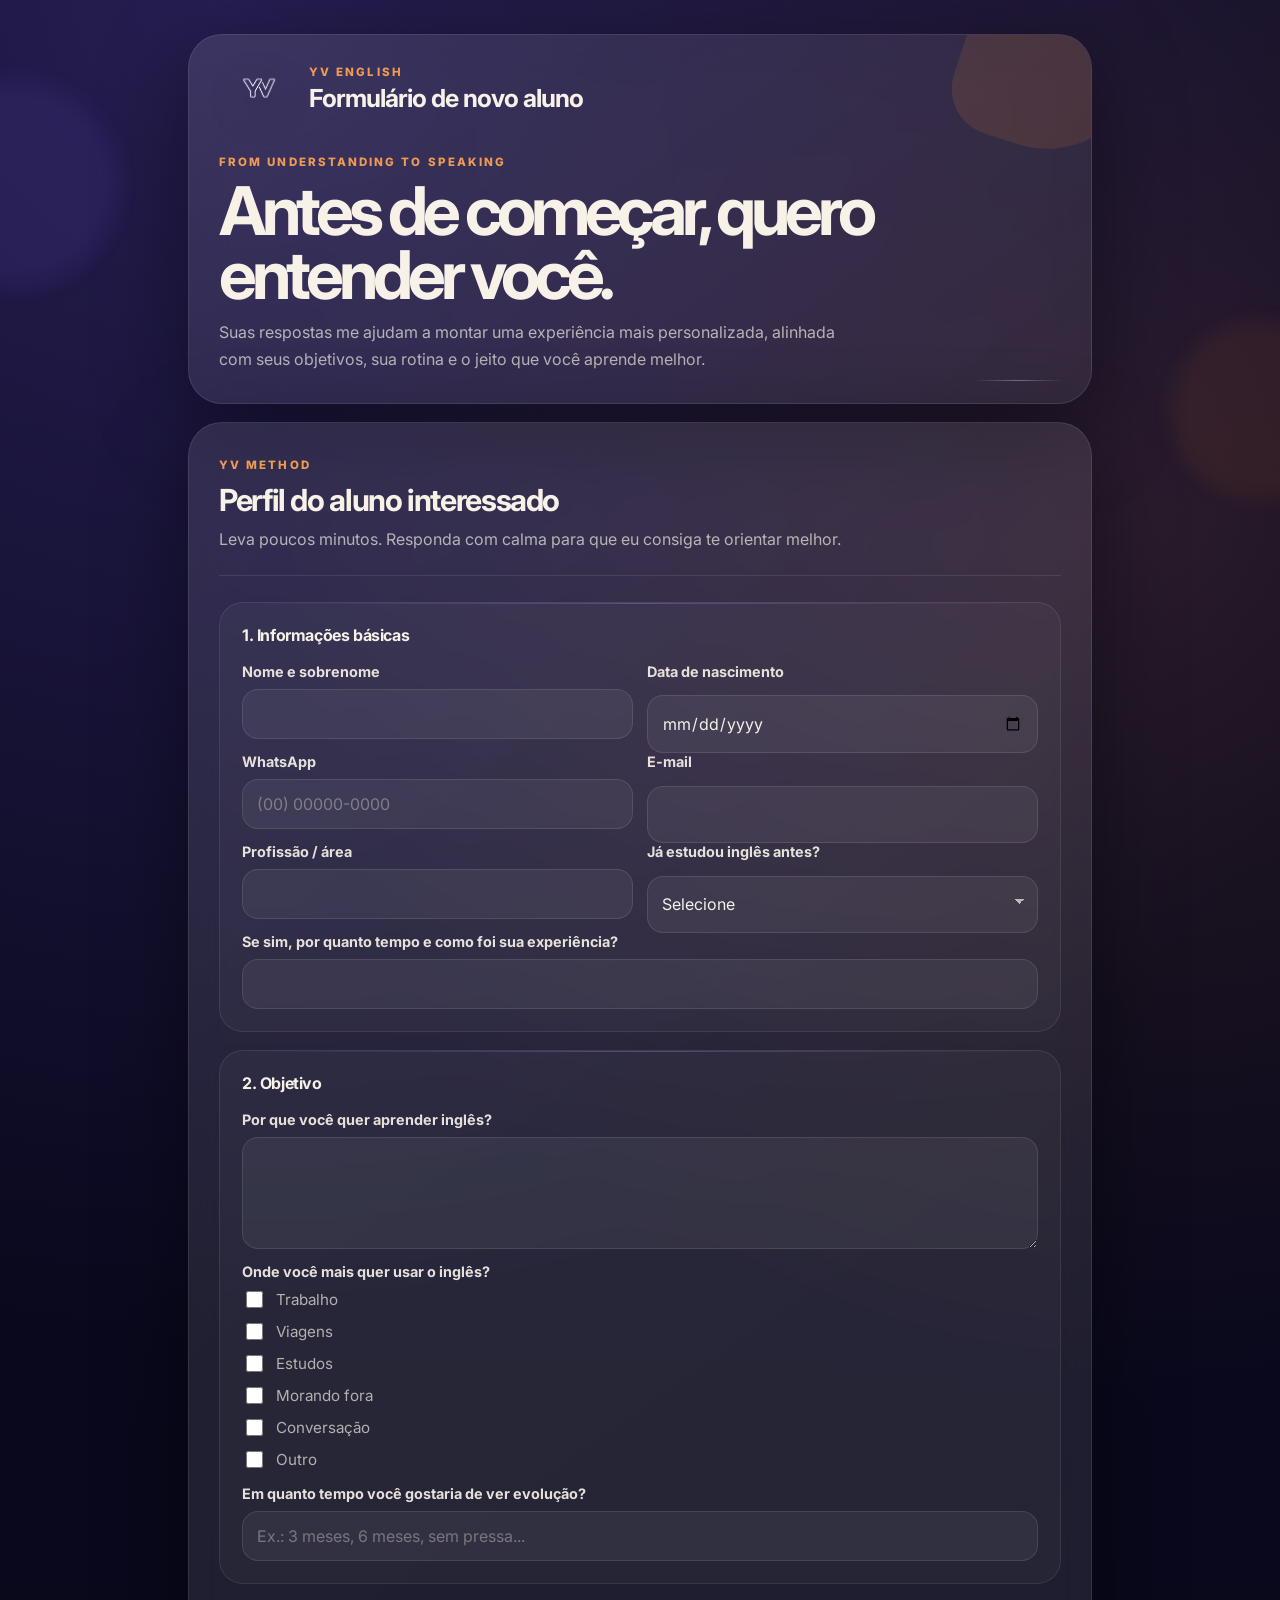
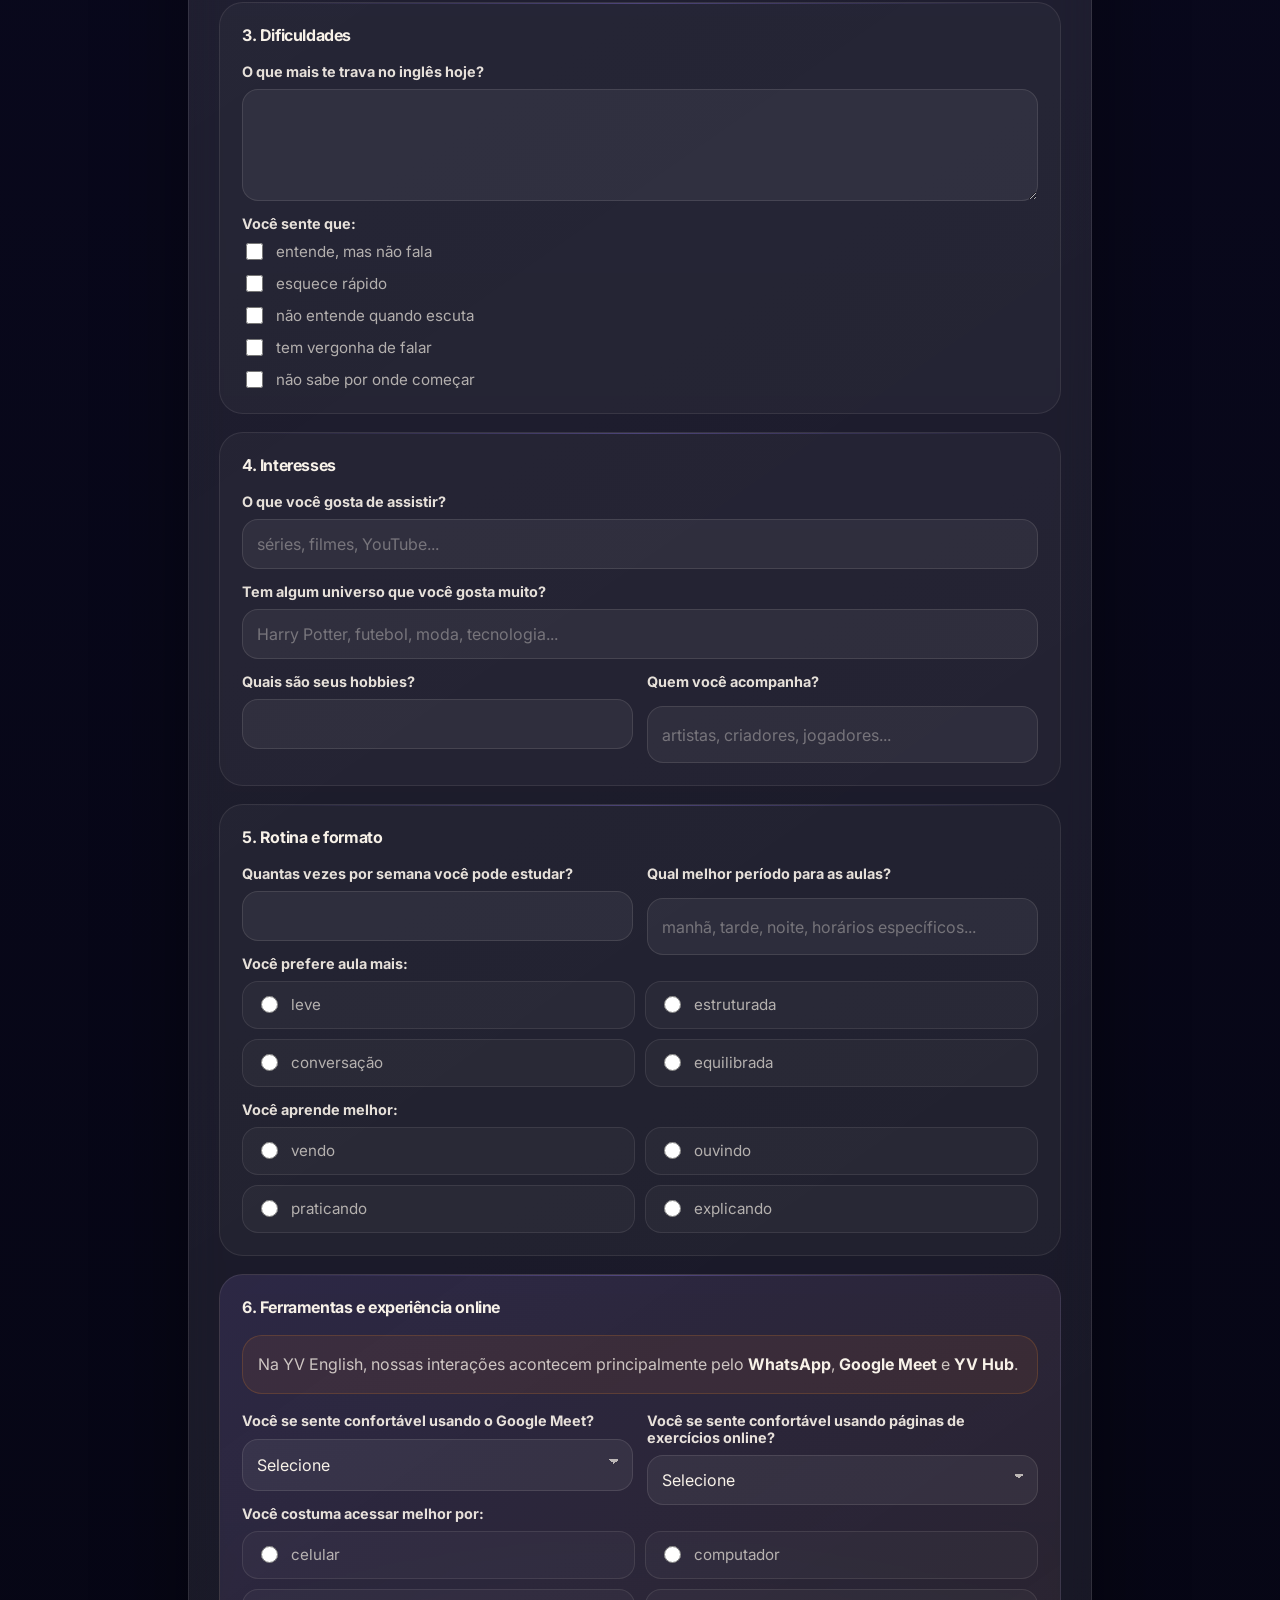
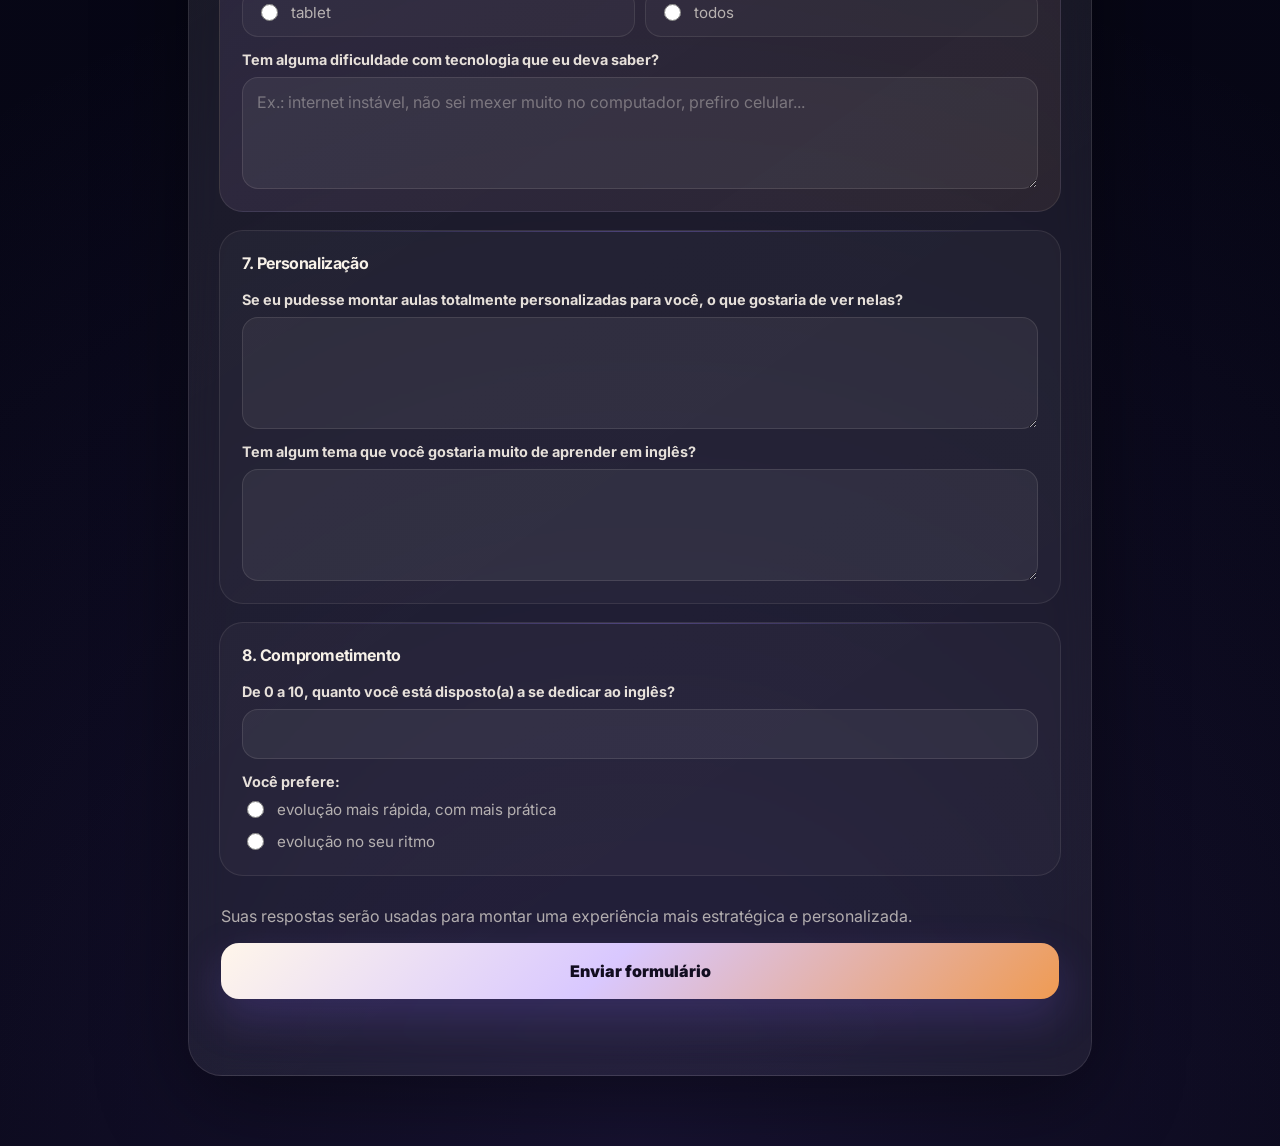
==== index.html @ eb629dd5 "build" ====
<!DOCTYPE html>
<html lang="pt-BR">
<head>
  <meta charset="UTF-8" />
  <meta name="viewport" content="width=device-width, initial-scale=1.0" />
  <title>YV English | Novo Aluno Interessado</title>
  <meta name="description" content="Formulário inicial para personalizar sua experiência no YV Method." />

  <link rel="preconnect" href="https://fonts.googleapis.com" />
  <link rel="preconnect" href="https://fonts.gstatic.com" crossorigin />
  <link href="https://fonts.googleapis.com/css2?family=Inter:wght@400;500;600;700;800;900&display=swap" rel="stylesheet" />
  <link rel="stylesheet" href="style.css" />
</head>
<body>
  <div class="noise"></div>
  <div class="shape shape-1"></div>
  <div class="shape shape-2"></div>
  <div class="shape shape-3"></div>

  <main class="page">
    <section class="hero-card">
      <div class="brand-row">
        <img src="assets/logo-yv-white.png" alt="YV English" class="brand-logo" />
        <div>
          <p class="kicker">YV ENGLISH</p>
          <h1>Formulário de novo aluno</h1>
        </div>
      </div>

      <div class="hero-content">
        <p class="micro-label">From understanding to speaking</p>
        <h2>Antes de começar, quero entender você.</h2>
        <p>
          Suas respostas me ajudam a montar uma experiência mais personalizada,
          alinhada com seus objetivos, sua rotina e o jeito que você aprende melhor.
        </p>
      </div>
    </section>

    <section class="form-card">
      <div class="section-head">
        <span class="eyebrow">YV METHOD</span>
        <h3>Perfil do aluno interessado</h3>
        <p>Leva poucos minutos. Responda com calma para que eu consiga te orientar melhor.</p>
      </div>

      <form id="student-form" class="student-form" action="https://api.web3forms.com/submit" method="POST">
        <input type="hidden" name="access_key" value="72db8a30-f66f-438a-a32d-a8a38fde58eb" />
        <input type="hidden" name="subject" value="Novo formulário YV English" />
        <input type="hidden" name="from_name" value="Novo Aluno Interessado | YV English" />
        <input type="checkbox" name="botcheck" class="hidden-botcheck" tabindex="-1" autocomplete="off" />

        <div class="form-block">
          <h4>1. Informações básicas</h4>

          <div class="grid two">
            <label class="field">
              <span>Nome e sobrenome</span>
              <input type="text" name="nome" required />
            </label>

            <label class="field">
              <span>Data de nascimento</span>
              <input type="date" name="data_de_nascimento" required />
            </label>
          </div>

          <div class="grid two">
            <label class="field">
              <span>WhatsApp</span>
              <input type="tel" name="whatsapp" placeholder="(00) 00000-0000" required />
            </label>

            <label class="field">
              <span>E-mail</span>
              <input type="email" name="email" required />
            </label>
          </div>

          <div class="grid two">
            <label class="field">
              <span>Profissão / área</span>
              <input type="text" name="profissao_area" />
            </label>

            <label class="field">
              <span>Já estudou inglês antes?</span>
              <select name="ja_estudou_ingles" required>
                <option value="" disabled selected hidden>Selecione</option>
                <option value="Sim">Sim</option>
                <option value="Não">Não</option>
                <option value="Um pouco">Um pouco</option>
              </select>
            </label>
          </div>

          <label class="field">
            <span>Se sim, por quanto tempo e como foi sua experiência?</span>
            <input type="text" name="experiencia_com_ingles" />
          </label>
        </div>

        <div class="form-block">
          <h4>2. Objetivo</h4>

          <label class="field">
            <span>Por que você quer aprender inglês?</span>
            <textarea name="objetivo_principal" rows="4" required></textarea>
          </label>

          <label class="field">
            <span>Onde você mais quer usar o inglês?</span>
            <div class="checks">
              <label><input type="checkbox" name="uso_ingles[]" value="Trabalho" /> Trabalho</label>
              <label><input type="checkbox" name="uso_ingles[]" value="Viagens" /> Viagens</label>
              <label><input type="checkbox" name="uso_ingles[]" value="Estudos" /> Estudos</label>
              <label><input type="checkbox" name="uso_ingles[]" value="Morando fora" /> Morando fora</label>
              <label><input type="checkbox" name="uso_ingles[]" value="Conversação" /> Conversação</label>
              <label><input type="checkbox" name="uso_ingles[]" value="Outro" /> Outro</label>
            </div>
          </label>

          <label class="field">
            <span>Em quanto tempo você gostaria de ver evolução?</span>
            <input type="text" name="tempo_para_evolucao" placeholder="Ex.: 3 meses, 6 meses, sem pressa..." />
          </label>
        </div>

        <div class="form-block">
          <h4>3. Dificuldades</h4>

          <label class="field">
            <span>O que mais te trava no inglês hoje?</span>
            <textarea name="dificuldade_principal" rows="4"></textarea>
          </label>

          <label class="field">
            <span>Você sente que:</span>
            <div class="checks">
              <label><input type="checkbox" name="sente_que[]" value="Entende, mas não fala" /> entende, mas não fala</label>
              <label><input type="checkbox" name="sente_que[]" value="Esquece rápido" /> esquece rápido</label>
              <label><input type="checkbox" name="sente_que[]" value="Não entende quando escuta" /> não entende quando escuta</label>
              <label><input type="checkbox" name="sente_que[]" value="Tem vergonha de falar" /> tem vergonha de falar</label>
              <label><input type="checkbox" name="sente_que[]" value="Não sabe por onde começar" /> não sabe por onde começar</label>
            </div>
          </label>
        </div>

        <div class="form-block">
          <h4>4. Interesses</h4>

          <label class="field">
            <span>O que você gosta de assistir?</span>
            <input type="text" name="o_que_gosta_de_assistir" placeholder="séries, filmes, YouTube..." />
          </label>

          <label class="field">
            <span>Tem algum universo que você gosta muito?</span>
            <input type="text" name="universos_de_interesse" placeholder="Harry Potter, futebol, moda, tecnologia..." />
          </label>

          <div class="grid two">
            <label class="field">
              <span>Quais são seus hobbies?</span>
              <input type="text" name="hobbies" />
            </label>

            <label class="field">
              <span>Quem você acompanha?</span>
              <input type="text" name="quem_acompanha" placeholder="artistas, criadores, jogadores..." />
            </label>
          </div>
        </div>

        <div class="form-block">
          <h4>5. Rotina e formato</h4>

          <div class="grid two">
            <label class="field">
              <span>Quantas vezes por semana você pode estudar?</span>
              <input type="text" name="frequencia_estudo" />
            </label>

            <label class="field">
              <span>Qual melhor período para as aulas?</span>
              <input type="text" name="melhor_periodo" placeholder="manhã, tarde, noite, horários específicos..." />
            </label>
          </div>

          <label class="field">
            <span>Você prefere aula mais:</span>
            <div class="checks pill-checks">
              <label><input type="radio" name="tipo_de_aula" value="Leve" /> leve</label>
              <label><input type="radio" name="tipo_de_aula" value="Estruturada" /> estruturada</label>
              <label><input type="radio" name="tipo_de_aula" value="Conversação" /> conversação</label>
              <label><input type="radio" name="tipo_de_aula" value="Equilibrada" /> equilibrada</label>
            </div>
          </label>

          <label class="field">
            <span>Você aprende melhor:</span>
            <div class="checks pill-checks">
              <label><input type="radio" name="aprende_melhor" value="Vendo" /> vendo</label>
              <label><input type="radio" name="aprende_melhor" value="Ouvindo" /> ouvindo</label>
              <label><input type="radio" name="aprende_melhor" value="Praticando" /> praticando</label>
              <label><input type="radio" name="aprende_melhor" value="Explicando" /> explicando</label>
            </div>
          </label>
        </div>

        <div class="form-block highlight-block">
          <h4>6. Ferramentas e experiência online</h4>

          <div class="tool-note">
            <p>
              Na YV English, nossas interações acontecem principalmente pelo
              <strong>WhatsApp</strong>, <strong>Google Meet</strong> e <strong>YV Hub</strong>.
            </p>
          </div>

          <div class="grid two">
            <label class="field">
              <span>Você se sente confortável usando o Google Meet?</span>
              <select name="conforto_google_meet" required>
                <option value="" disabled selected hidden>Selecione</option>
                <option>Sim</option>
                <option>Mais ou menos</option>
                <option>Não, mas posso aprender</option>
              </select>
            </label>

            <label class="field">
              <span>Você se sente confortável usando páginas de exercícios online?</span>
              <select name="conforto_paginas_online" required>
                <option value="" disabled selected hidden>Selecione</option>
                <option>Sim</option>
                <option>Mais ou menos</option>
                <option>Não, mas posso aprender</option>
              </select>
            </label>
          </div>

          <label class="field">
            <span>Você costuma acessar melhor por:</span>
            <div class="checks pill-checks">
              <label><input type="radio" name="dispositivo_principal" value="Celular" /> celular</label>
              <label><input type="radio" name="dispositivo_principal" value="Computador" /> computador</label>
              <label><input type="radio" name="dispositivo_principal" value="Tablet" /> tablet</label>
              <label><input type="radio" name="dispositivo_principal" value="Todos" /> todos</label>
            </div>
          </label>

          <label class="field">
            <span>Tem alguma dificuldade com tecnologia que eu deva saber?</span>
            <textarea name="dificuldade_tecnologia" rows="3" placeholder="Ex.: internet instável, não sei mexer muito no computador, prefiro celular..."></textarea>
          </label>
        </div>

        <div class="form-block">
          <h4>7. Personalização</h4>

          <label class="field">
            <span>Se eu pudesse montar aulas totalmente personalizadas para você, o que gostaria de ver nelas?</span>
            <textarea name="aulas_personalizadas" rows="4"></textarea>
          </label>

          <label class="field">
            <span>Tem algum tema que você gostaria muito de aprender em inglês?</span>
            <textarea name="tema_que_gostaria" rows="3"></textarea>
          </label>
        </div>

        <div class="form-block">
          <h4>8. Comprometimento</h4>

          <label class="field">
            <span>De 0 a 10, quanto você está disposto(a) a se dedicar ao inglês?</span>
            <input type="number" min="0" max="10" name="nivel_de_dedicacao" />
          </label>

          <label class="field">
            <span>Você prefere:</span>
            <div class="checks">
              <label><input type="radio" name="ritmo" value="Evolução mais rápida" /> evolução mais rápida, com mais prática</label>
              <label><input type="radio" name="ritmo" value="Evolução no seu ritmo" /> evolução no seu ritmo</label>
            </div>
          </label>
        </div>

        <div class="submit-area">
          <p class="submit-note">Suas respostas serão usadas para montar uma experiência mais estratégica e personalizada.</p>
          <button type="submit" class="submit-btn">Enviar formulário</button>
        </div>

        <p id="result" class="result-message"></p>
      </form>
    </section>
  </main>

  <script src="script.js"></script>
</body>
</html>
---- style.css ----
:root {
  --bg: #050511;
  --bg-2: #0b0a22;
  --ink: #f7f1e8;
  --muted: rgba(247, 241, 232, 0.68);
  --muted-2: rgba(247, 241, 232, 0.48);
  --purple: #7357d8;
  --purple-2: #9a82ff;
  --purple-deep: #241458;
  --orange: #c86f2b;
  --orange-2: #ef9b53;
  --line: rgba(247, 241, 232, 0.1);
  --glass: rgba(255, 255, 255, 0.045);
  --glass-2: rgba(255, 255, 255, 0.065);
  --input: rgba(255, 255, 255, 0.055);
  --shadow: 0 24px 90px rgba(0, 0, 0, 0.42);
  --radius-xl: 34px;
  --radius-lg: 24px;
  --radius-md: 16px;
  --success: #7ee0a1;
  --danger: #ff8989;
}

* { box-sizing: border-box; }

html { scroll-behavior: smooth; }

body {
  margin: 0;
  min-height: 100vh;
  font-family: "Inter", system-ui, -apple-system, BlinkMacSystemFont, "Segoe UI", sans-serif;
  color: var(--ink);
  background:
    radial-gradient(circle at 18% 0%, rgba(115, 87, 216, 0.26), transparent 30%),
    radial-gradient(circle at 90% 12%, rgba(200, 111, 43, 0.14), transparent 22%),
    radial-gradient(circle at 50% 100%, rgba(115, 87, 216, 0.16), transparent 28%),
    linear-gradient(180deg, var(--bg-2), var(--bg));
  overflow-x: hidden;
}

.noise {
  position: fixed;
  inset: 0;
  pointer-events: none;
  opacity: 0.22;
  z-index: 0;
  background-image:
    linear-gradient(rgba(255,255,255,.025) 1px, transparent 1px),
    linear-gradient(90deg, rgba(255,255,255,.025) 1px, transparent 1px);
  background-size: 42px 42px;
  mask-image: linear-gradient(to bottom, black, transparent 85%);
}

.shape {
  position: fixed;
  z-index: 0;
  pointer-events: none;
  border-radius: 999px;
  filter: blur(10px);
  opacity: 0.72;
}

.shape-1 {
  width: 210px;
  height: 210px;
  top: 80px;
  left: -90px;
  background: rgba(115, 87, 216, 0.16);
}

.shape-2 {
  width: 180px;
  height: 180px;
  right: -70px;
  top: 320px;
  background: rgba(200, 111, 43, 0.12);
}

.shape-3 {
  width: 320px;
  height: 320px;
  left: 52%;
  bottom: -190px;
  border: 1px solid rgba(154, 130, 255, 0.24);
}

.page {
  width: min(940px, 100%);
  margin: 0 auto;
  padding: 34px 18px 70px;
  position: relative;
  z-index: 1;
}

.hero-card,
.form-card {
  border: 1px solid var(--line);
  background:
    linear-gradient(145deg, rgba(255,255,255,.075), rgba(255,255,255,.028)),
    rgba(255,255,255,.035);
  box-shadow: var(--shadow);
  backdrop-filter: blur(18px);
  -webkit-backdrop-filter: blur(18px);
}

.hero-card {
  border-radius: var(--radius-xl);
  padding: 30px;
  margin-bottom: 18px;
  position: relative;
  overflow: hidden;
}

.hero-card::before {
  content: "";
  position: absolute;
  width: 180px;
  height: 180px;
  right: -52px;
  top: -64px;
  background: rgba(200, 111, 43, 0.16);
  border-radius: 44% 56% 68% 32%;
  transform: rotate(18deg);
}

.hero-card::after {
  content: "";
  position: absolute;
  inset: auto 28px 22px auto;
  width: 90px;
  height: 1px;
  background: linear-gradient(90deg, transparent, rgba(247,241,232,.35), transparent);
}

.brand-row {
  display: flex;
  align-items: center;
  gap: 16px;
  position: relative;
  z-index: 1;
}

.brand-logo {
  width: 74px;
  height: auto;
  display: block;
  filter: drop-shadow(0 12px 28px rgba(0,0,0,.42));
}

.kicker,
.micro-label,
.eyebrow {
  margin: 0;
  color: var(--orange-2);
  font-size: .72rem;
  letter-spacing: .18em;
  text-transform: uppercase;
  font-weight: 800;
}

.brand-row h1 {
  margin: 4px 0 0;
  font-size: clamp(1.15rem, 3vw, 1.55rem);
  letter-spacing: -.04em;
}

.hero-content {
  margin-top: 42px;
  max-width: 700px;
  position: relative;
  z-index: 1;
}

.hero-content h2 {
  margin: 10px 0 12px;
  font-size: clamp(2.05rem, 6vw, 4.2rem);
  line-height: .95;
  letter-spacing: -.075em;
  max-width: 760px;
}

.hero-content p:not(.micro-label) {
  margin: 0;
  max-width: 650px;
  color: var(--muted);
  line-height: 1.7;
  font-size: 1rem;
}

.form-card {
  border-radius: var(--radius-xl);
  padding: 30px;
}

.section-head {
  margin-bottom: 26px;
  padding-bottom: 22px;
  border-bottom: 1px solid var(--line);
}

.section-head h3 {
  margin: 9px 0 8px;
  font-size: clamp(1.35rem, 3vw, 1.9rem);
  letter-spacing: -.045em;
}

.section-head p {
  margin: 0;
  color: var(--muted);
  line-height: 1.65;
}

.student-form {
  display: grid;
  gap: 18px;
}

.form-block {
  padding: 22px;
  border: 1px solid rgba(247, 241, 232, 0.09);
  border-radius: var(--radius-lg);
  background: rgba(255, 255, 255, 0.032);
  position: relative;
  overflow: hidden;
}

.form-block::before {
  content: "";
  position: absolute;
  top: 0;
  left: 22px;
  right: 22px;
  height: 1px;
  background: linear-gradient(90deg, transparent, rgba(154,130,255,.34), transparent);
}

.highlight-block {
  background:
    linear-gradient(145deg, rgba(115,87,216,.12), rgba(200,111,43,.06)),
    rgba(255,255,255,.035);
}

.form-block h4 {
  margin: 0 0 18px;
  font-size: 1rem;
  letter-spacing: -.025em;
}

.grid {
  display: grid;
  gap: 14px;
}

.grid.two { grid-template-columns: repeat(2, minmax(0, 1fr)); }

.field {
  display: grid;
  gap: 9px;
  margin-bottom: 14px;
}

.field:last-child { margin-bottom: 0; }

.field span {
  font-size: .9rem;
  font-weight: 700;
  color: rgba(247, 241, 232, .92);
}

input,
select,
textarea {
  width: 100%;
  border: 1px solid rgba(247, 241, 232, 0.105);
  background: var(--input);
  color: var(--ink);
  border-radius: var(--radius-md);
  padding: 14px 14px;
  font: inherit;
  outline: none;
  transition: border-color .2s ease, background .2s ease, transform .2s ease;
}

input::placeholder,
textarea::placeholder { color: rgba(247, 241, 232, .36); }

input:focus,
select:focus,
textarea:focus {
  border-color: rgba(154, 130, 255, .72);
  background: rgba(255, 255, 255, .078);
}

textarea {
  resize: vertical;
  min-height: 112px;
}

select {
  appearance: none;
  -webkit-appearance: none;
  -moz-appearance: none;
  background-image:
    linear-gradient(45deg, transparent 50%, rgba(247,241,232,.7) 50%),
    linear-gradient(135deg, rgba(247,241,232,.7) 50%, transparent 50%);
  background-position:
    calc(100% - 18px) calc(50% - 3px),
    calc(100% - 13px) calc(50% - 3px);
  background-size: 5px 5px, 5px 5px;
  background-repeat: no-repeat;
  padding-right: 42px;
}

select option {
  color: #151221;
  background: #fffaf2;
}

.checks {
  display: grid;
  gap: 10px;
}

.checks label {
  display: flex;
  gap: 10px;
  align-items: flex-start;
  color: var(--muted);
  line-height: 1.45;
  font-size: .95rem;
}

.checks input[type="checkbox"],
.checks input[type="radio"] {
  width: 17px;
  height: 17px;
  margin-top: 2px;
  accent-color: var(--purple-2);
  flex: 0 0 auto;
}

.pill-checks {
  grid-template-columns: repeat(2, minmax(0, 1fr));
}

.pill-checks label {
  padding: 12px 13px;
  border: 1px solid rgba(247, 241, 232, .095);
  border-radius: 16px;
  background: rgba(255,255,255,.03);
}

.tool-note {
  margin-bottom: 18px;
  border: 1px solid rgba(200, 111, 43, .25);
  background: rgba(200, 111, 43, .095);
  border-radius: 20px;
  padding: 15px;
}

.tool-note p {
  margin: 0;
  color: rgba(247, 241, 232, .78);
  line-height: 1.65;
}

.tool-note strong { color: var(--ink); }

.submit-area {
  padding: 10px 2px 0;
}

.submit-note {
  margin: 0 0 14px;
  color: var(--muted);
  line-height: 1.6;
}

.submit-btn,
.back-link {
  display: inline-flex;
  align-items: center;
  justify-content: center;
  width: 100%;
  min-height: 56px;
  border: 0;
  cursor: pointer;
  border-radius: 18px;
  padding: 16px 20px;
  font: inherit;
  font-weight: 900;
  color: #120d20;
  background: linear-gradient(135deg, #fff6ea, #d9c8ff 46%, #ef9b53);
  box-shadow: 0 18px 44px rgba(115, 87, 216, .25);
  text-decoration: none;
  transition: transform .2s ease, filter .2s ease, box-shadow .2s ease;
}

.submit-btn:hover,
.back-link:hover {
  transform: translateY(-2px);
  filter: brightness(1.03);
  box-shadow: 0 22px 52px rgba(115, 87, 216, .32);
}

.submit-btn:disabled {
  cursor: not-allowed;
  opacity: .72;
  transform: none;
}

.result-message {
  margin: 4px 0 0;
  min-height: 24px;
  color: var(--muted);
  font-size: .94rem;
}

.result-message.success { color: var(--success); }
.result-message.error { color: var(--danger); }

.hidden-botcheck { display: none !important; }

.thank-you-page {
  min-height: 100vh;
  display: grid;
  place-items: center;
  padding-block: 40px;
}

.thanks-card {
  width: min(620px, 100%);
  text-align: center;
  padding: 44px 28px;
}

.thanks-logo {
  width: 120px;
  height: auto;
  margin: 0 auto 26px;
  filter: drop-shadow(0 16px 34px rgba(0,0,0,.42));
}

.thanks-card h1 {
  margin: 10px 0;
  font-size: clamp(2.5rem, 8vw, 5rem);
  line-height: .95;
  letter-spacing: -.08em;
}

.thanks-card p:not(.micro-label) {
  margin: 0 auto 24px;
  color: var(--muted);
  line-height: 1.7;
  max-width: 470px;
}

@media (max-width: 740px) {
  .page { padding: 18px 12px 44px; }

  .hero-card,
  .form-card {
    border-radius: 26px;
    padding: 20px;
  }

  .hero-content { margin-top: 34px; }

  .hero-content h2 { font-size: clamp(2.15rem, 12vw, 3.45rem); }

  .brand-logo { width: 62px; }

  .form-block {
    padding: 18px;
    border-radius: 20px;
  }

  .grid.two,
  .pill-checks {
    grid-template-columns: 1fr;
  }

  .section-head { margin-bottom: 20px; }

  input,
  select,
  textarea { font-size: 16px; }
}
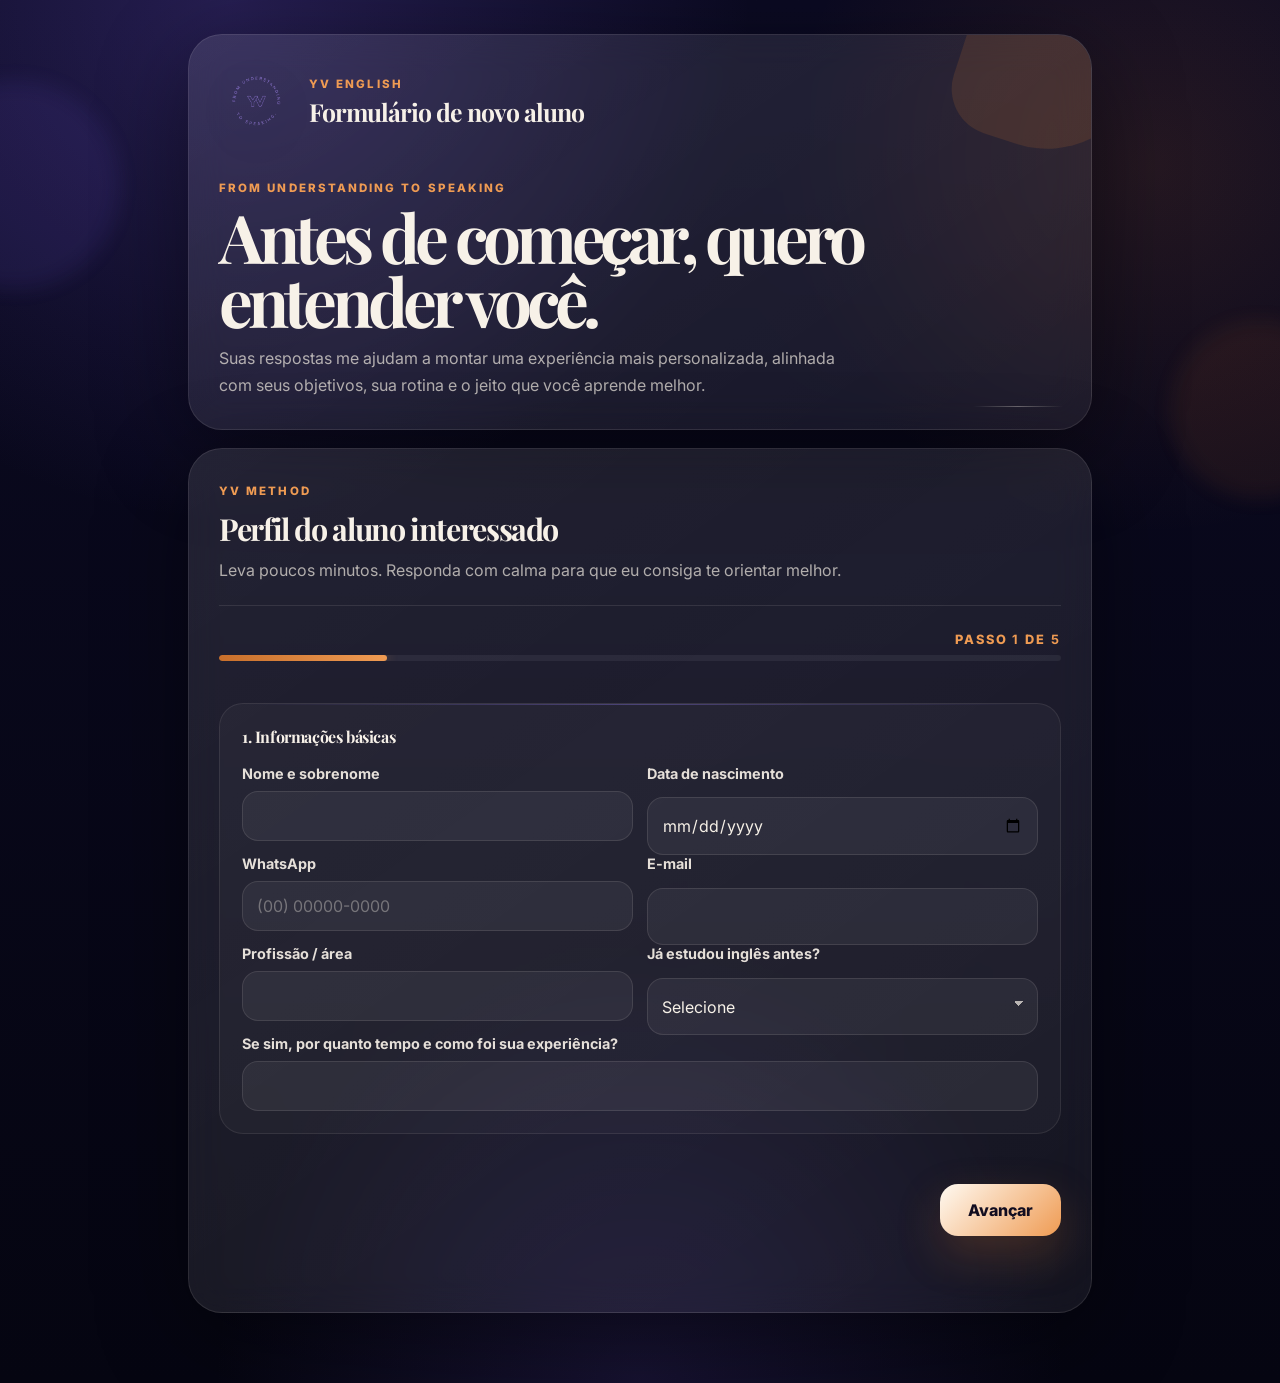
==== commit aa55bf2c: "feat: transform form into 5-step wizard with Hub aesthetics and refined questions" ====
--- a/index.html
+++ b/index.html
@@ -8,7 +8,7 @@
 
   <link rel="preconnect" href="https://fonts.googleapis.com" />
   <link rel="preconnect" href="https://fonts.gstatic.com" crossorigin />
-  <link href="https://fonts.googleapis.com/css2?family=Inter:wght@400;500;600;700;800;900&display=swap" rel="stylesheet" />
+  <link href="https://fonts.googleapis.com/css2?family=Inter:wght@400;500;600;700;800;900&family=Playfair+Display:ital,wght@0,400..900;1,400..900&display=swap" rel="stylesheet" />
   <link rel="stylesheet" href="style.css" />
 </head>
 <body>
@@ -20,7 +20,7 @@
   <main class="page">
     <section class="hero-card">
       <div class="brand-row">
-        <img src="assets/logo-yv-white.png" alt="YV English" class="brand-logo" />
+        <img src="assets/logo-circular.png" alt="YV English" class="brand-logo circular-logo" />
         <div>
           <p class="kicker">YV ENGLISH</p>
           <h1>Formulário de novo aluno</h1>
@@ -50,250 +50,155 @@
         <input type="hidden" name="from_name" value="Novo Aluno Interessado | YV English" />
         <input type="checkbox" name="botcheck" class="hidden-botcheck" tabindex="-1" autocomplete="off" />
 
-        <div class="form-block">
-          <h4>1. Informações básicas</h4>
-
-          <div class="grid two">
-            <label class="field">
-              <span>Nome e sobrenome</span>
-              <input type="text" name="nome" required />
-            </label>
-
-            <label class="field">
-              <span>Data de nascimento</span>
-              <input type="date" name="data_de_nascimento" required />
-            </label>
-          </div>
-
-          <div class="grid two">
-            <label class="field">
-              <span>WhatsApp</span>
-              <input type="tel" name="whatsapp" placeholder="(00) 00000-0000" required />
-            </label>
-
-            <label class="field">
-              <span>E-mail</span>
-              <input type="email" name="email" required />
-            </label>
-          </div>
-
-          <div class="grid two">
-            <label class="field">
-              <span>Profissão / área</span>
-              <input type="text" name="profissao_area" />
-            </label>
-
-            <label class="field">
-              <span>Já estudou inglês antes?</span>
-              <select name="ja_estudou_ingles" required>
-                <option value="" disabled selected hidden>Selecione</option>
-                <option value="Sim">Sim</option>
-                <option value="Não">Não</option>
-                <option value="Um pouco">Um pouco</option>
-              </select>
-            </label>
-          </div>
-
-          <label class="field">
-            <span>Se sim, por quanto tempo e como foi sua experiência?</span>
-            <input type="text" name="experiencia_com_ingles" />
-          </label>
-        </div>
-
-        <div class="form-block">
-          <h4>2. Objetivo</h4>
-
-          <label class="field">
-            <span>Por que você quer aprender inglês?</span>
-            <textarea name="objetivo_principal" rows="4" required></textarea>
-          </label>
-
-          <label class="field">
-            <span>Onde você mais quer usar o inglês?</span>
-            <div class="checks">
-              <label><input type="checkbox" name="uso_ingles[]" value="Trabalho" /> Trabalho</label>
-              <label><input type="checkbox" name="uso_ingles[]" value="Viagens" /> Viagens</label>
-              <label><input type="checkbox" name="uso_ingles[]" value="Estudos" /> Estudos</label>
-              <label><input type="checkbox" name="uso_ingles[]" value="Morando fora" /> Morando fora</label>
-              <label><input type="checkbox" name="uso_ingles[]" value="Conversação" /> Conversação</label>
-              <label><input type="checkbox" name="uso_ingles[]" value="Outro" /> Outro</label>
-            </div>
-          </label>
-
-          <label class="field">
-            <span>Em quanto tempo você gostaria de ver evolução?</span>
-            <input type="text" name="tempo_para_evolucao" placeholder="Ex.: 3 meses, 6 meses, sem pressa..." />
-          </label>
-        </div>
-
-        <div class="form-block">
-          <h4>3. Dificuldades</h4>
-
-          <label class="field">
-            <span>O que mais te trava no inglês hoje?</span>
-            <textarea name="dificuldade_principal" rows="4"></textarea>
-          </label>
-
-          <label class="field">
-            <span>Você sente que:</span>
-            <div class="checks">
-              <label><input type="checkbox" name="sente_que[]" value="Entende, mas não fala" /> entende, mas não fala</label>
-              <label><input type="checkbox" name="sente_que[]" value="Esquece rápido" /> esquece rápido</label>
-              <label><input type="checkbox" name="sente_que[]" value="Não entende quando escuta" /> não entende quando escuta</label>
-              <label><input type="checkbox" name="sente_que[]" value="Tem vergonha de falar" /> tem vergonha de falar</label>
-              <label><input type="checkbox" name="sente_que[]" value="Não sabe por onde começar" /> não sabe por onde começar</label>
-            </div>
-          </label>
-        </div>
-
-        <div class="form-block">
-          <h4>4. Interesses</h4>
-
-          <label class="field">
-            <span>O que você gosta de assistir?</span>
-            <input type="text" name="o_que_gosta_de_assistir" placeholder="séries, filmes, YouTube..." />
-          </label>
-
-          <label class="field">
-            <span>Tem algum universo que você gosta muito?</span>
-            <input type="text" name="universos_de_interesse" placeholder="Harry Potter, futebol, moda, tecnologia..." />
-          </label>
-
-          <div class="grid two">
-            <label class="field">
-              <span>Quais são seus hobbies?</span>
-              <input type="text" name="hobbies" />
-            </label>
-
-            <label class="field">
-              <span>Quem você acompanha?</span>
-              <input type="text" name="quem_acompanha" placeholder="artistas, criadores, jogadores..." />
-            </label>
-          </div>
-        </div>
-
-        <div class="form-block">
-          <h4>5. Rotina e formato</h4>
-
-          <div class="grid two">
-            <label class="field">
-              <span>Quantas vezes por semana você pode estudar?</span>
-              <input type="text" name="frequencia_estudo" />
-            </label>
-
-            <label class="field">
-              <span>Qual melhor período para as aulas?</span>
-              <input type="text" name="melhor_periodo" placeholder="manhã, tarde, noite, horários específicos..." />
-            </label>
-          </div>
-
-          <label class="field">
-            <span>Você prefere aula mais:</span>
-            <div class="checks pill-checks">
-              <label><input type="radio" name="tipo_de_aula" value="Leve" /> leve</label>
-              <label><input type="radio" name="tipo_de_aula" value="Estruturada" /> estruturada</label>
-              <label><input type="radio" name="tipo_de_aula" value="Conversação" /> conversação</label>
-              <label><input type="radio" name="tipo_de_aula" value="Equilibrada" /> equilibrada</label>
-            </div>
-          </label>
-
-          <label class="field">
-            <span>Você aprende melhor:</span>
-            <div class="checks pill-checks">
-              <label><input type="radio" name="aprende_melhor" value="Vendo" /> vendo</label>
-              <label><input type="radio" name="aprende_melhor" value="Ouvindo" /> ouvindo</label>
-              <label><input type="radio" name="aprende_melhor" value="Praticando" /> praticando</label>
-              <label><input type="radio" name="aprende_melhor" value="Explicando" /> explicando</label>
-            </div>
-          </label>
-        </div>
-
-        <div class="form-block highlight-block">
-          <h4>6. Ferramentas e experiência online</h4>
-
-          <div class="tool-note">
-            <p>
-              Na YV English, nossas interações acontecem principalmente pelo
-              <strong>WhatsApp</strong>, <strong>Google Meet</strong> e <strong>YV Hub</strong>.
-            </p>
-          </div>
-
-          <div class="grid two">
-            <label class="field">
-              <span>Você se sente confortável usando o Google Meet?</span>
-              <select name="conforto_google_meet" required>
-                <option value="" disabled selected hidden>Selecione</option>
-                <option>Sim</option>
-                <option>Mais ou menos</option>
-                <option>Não, mas posso aprender</option>
-              </select>
-            </label>
-
-            <label class="field">
-              <span>Você se sente confortável usando páginas de exercícios online?</span>
-              <select name="conforto_paginas_online" required>
-                <option value="" disabled selected hidden>Selecione</option>
-                <option>Sim</option>
-                <option>Mais ou menos</option>
-                <option>Não, mas posso aprender</option>
-              </select>
-            </label>
-          </div>
-
-          <label class="field">
-            <span>Você costuma acessar melhor por:</span>
-            <div class="checks pill-checks">
-              <label><input type="radio" name="dispositivo_principal" value="Celular" /> celular</label>
-              <label><input type="radio" name="dispositivo_principal" value="Computador" /> computador</label>
-              <label><input type="radio" name="dispositivo_principal" value="Tablet" /> tablet</label>
-              <label><input type="radio" name="dispositivo_principal" value="Todos" /> todos</label>
-            </div>
-          </label>
-
-          <label class="field">
-            <span>Tem alguma dificuldade com tecnologia que eu deva saber?</span>
-            <textarea name="dificuldade_tecnologia" rows="3" placeholder="Ex.: internet instável, não sei mexer muito no computador, prefiro celular..."></textarea>
-          </label>
-        </div>
-
-        <div class="form-block">
-          <h4>7. Personalização</h4>
-
-          <label class="field">
-            <span>Se eu pudesse montar aulas totalmente personalizadas para você, o que gostaria de ver nelas?</span>
-            <textarea name="aulas_personalizadas" rows="4"></textarea>
-          </label>
-
-          <label class="field">
-            <span>Tem algum tema que você gostaria muito de aprender em inglês?</span>
-            <textarea name="tema_que_gostaria" rows="3"></textarea>
-          </label>
-        </div>
-
-        <div class="form-block">
-          <h4>8. Comprometimento</h4>
-
-          <label class="field">
-            <span>De 0 a 10, quanto você está disposto(a) a se dedicar ao inglês?</span>
-            <input type="number" min="0" max="10" name="nivel_de_dedicacao" />
-          </label>
-
-          <label class="field">
-            <span>Você prefere:</span>
-            <div class="checks">
-              <label><input type="radio" name="ritmo" value="Evolução mais rápida" /> evolução mais rápida, com mais prática</label>
-              <label><input type="radio" name="ritmo" value="Evolução no seu ritmo" /> evolução no seu ritmo</label>
-            </div>
-          </label>
-        </div>
-
-        <div class="submit-area">
-          <p class="submit-note">Suas respostas serão usadas para montar uma experiência mais estratégica e personalizada.</p>
-          <button type="submit" class="submit-btn">Enviar formulário</button>
+        
+        <div class="wizard-progress">
+          <div class="progress-info">
+            <span class="step-text">Passo <strong id="current-step-num">1</strong> de <strong>5</strong></span>
+          </div>
+          <div class="progress-track">
+            <div class="progress-fill" id="progress-fill"></div>
+          </div>
+        </div>
+
+        <div class="wizard-steps">
+          <!-- STEP 1 -->
+          <div class="step form-block active" data-step="0">
+            <h4>1. Informações básicas</h4>
+
+            <div class="grid two">
+              <label class="field">
+                <span>Nome e sobrenome</span>
+                <input type="text" name="nome" required />
+              </label>
+              <label class="field">
+                <span>Data de nascimento</span>
+                <input type="date" name="data_de_nascimento" required />
+              </label>
+            </div>
+
+            <div class="grid two">
+              <label class="field">
+                <span>WhatsApp</span>
+                <input type="tel" name="whatsapp" placeholder="(00) 00000-0000" required />
+              </label>
+              <label class="field">
+                <span>E-mail</span>
+                <input type="email" name="email" required />
+              </label>
+            </div>
+
+            <div class="grid two">
+              <label class="field">
+                <span>Profissão / área</span>
+                <input type="text" name="profissao_area" />
+              </label>
+              <label class="field">
+                <span>Já estudou inglês antes?</span>
+                <select name="ja_estudou_ingles" required>
+                  <option value="" disabled selected hidden>Selecione</option>
+                  <option value="Sim">Sim</option>
+                  <option value="Não">Não</option>
+                  <option value="Um pouco">Um pouco</option>
+                </select>
+              </label>
+            </div>
+
+            <label class="field">
+              <span>Se sim, por quanto tempo e como foi sua experiência?</span>
+              <input type="text" name="experiencia_com_ingles" />
+            </label>
+          </div>
+
+          <!-- STEP 2 -->
+          <div class="step form-block" data-step="1">
+            <h4>2. Objetivo</h4>
+
+            <label class="field">
+              <span>Por que você quer aprender inglês?</span>
+              <textarea name="objetivo_principal" rows="4" required></textarea>
+            </label>
+
+            <label class="field">
+              <span>Onde você mais quer usar o inglês?</span>
+              <div class="checks">
+                <label><input type="checkbox" name="uso_ingles[]" value="Trabalho" /> Trabalho</label>
+                <label><input type="checkbox" name="uso_ingles[]" value="Viagens" /> Viagens</label>
+                <label><input type="checkbox" name="uso_ingles[]" value="Estudos" /> Estudos</label>
+                <label><input type="checkbox" name="uso_ingles[]" value="Morando fora" /> Morando fora</label>
+                <label><input type="checkbox" name="uso_ingles[]" value="Conversação" /> Conversação</label>
+                <label><input type="checkbox" name="uso_ingles[]" value="Outro" /> Outro</label>
+              </div>
+            </label>
+
+          </div>
+
+          <!-- STEP 3 -->
+          <div class="step form-block" data-step="2">
+            <h4>3. Dificuldades</h4>
+
+            <label class="field">
+              <span>Você sente que:</span>
+              <div class="checks">
+                <label><input type="checkbox" name="sente_que[]" value="Não sabe por onde começar" /> não sabe por onde começar</label>
+                <label><input type="checkbox" name="sente_que[]" value="Entende, mas não fala" /> entende, mas não fala</label>
+                <label><input type="checkbox" name="sente_que[]" value="Esquece rápido" /> esquece rápido</label>
+                <label><input type="checkbox" name="sente_que[]" value="Não entende quando escuta" /> não entende quando escuta</label>
+                <label><input type="checkbox" name="sente_que[]" value="Tem vergonha de falar" /> tem vergonha de falar</label>
+              </div>
+            </label>
+          </div>
+
+          <!-- STEP 4 -->
+          <div class="step form-block" data-step="3">
+            <h4>4. Interesses</h4>
+
+            <label class="field">
+              <span>O que você gosta de assistir?</span>
+              <input type="text" name="o_que_gosta_de_assistir" placeholder="séries, filmes, YouTube..." />
+            </label>
+
+            <label class="field">
+              <span>Tem algum universo que você gosta muito?</span>
+              <input type="text" name="universos_de_interesse" placeholder="Harry Potter, futebol, moda, tecnologia..." />
+            </label>
+
+            <div class="grid two">
+              <label class="field">
+                <span>Quais são seus hobbies?</span>
+                <input type="text" name="hobbies" />
+              </label>
+
+              <label class="field">
+                <span>Quem você acompanha?</span>
+                <input type="text" name="quem_acompanha" placeholder="artistas, criadores, jogadores..." />
+              </label>
+            </div>
+          </div>
+
+          <!-- STEP 5 -->
+          <div class="step form-block" data-step="4">
+            <h4>5. Personalização</h4>
+
+            <label class="field">
+              <span>Se eu pudesse montar aulas totalmente personalizadas para você, o que gostaria de ver nelas?</span>
+              <textarea name="aulas_personalizadas" rows="4"></textarea>
+            </label>
+
+            <label class="field">
+              <span>Tem algum tema que você gostaria muito de aprender em inglês?</span>
+              <textarea name="tema_que_gostaria" rows="3"></textarea>
+            </label>
+          </div>
+        </div>
+
+        <div class="wizard-actions">
+          <button type="button" class="btn-prev ghost" id="btn-prev" style="display: none;">Voltar</button>
+          <button type="button" class="btn-next primary" id="btn-next">Avançar</button>
+          <button type="submit" class="submit-btn primary" id="btn-submit" style="display: none;">Finalizar e Enviar</button>
         </div>
 
         <p id="result" class="result-message"></p>
-      </form>
+</form>
     </section>
   </main>
 
--- a/style.css
+++ b/style.css
@@ -159,6 +159,7 @@
 }
 
 .brand-row h1 {
+  font-family: "Playfair Display", Georgia, serif;
   margin: 4px 0 0;
   font-size: clamp(1.15rem, 3vw, 1.55rem);
   letter-spacing: -.04em;
@@ -172,6 +173,7 @@
 }
 
 .hero-content h2 {
+  font-family: "Playfair Display", Georgia, serif;
   margin: 10px 0 12px;
   font-size: clamp(2.05rem, 6vw, 4.2rem);
   line-height: .95;
@@ -199,6 +201,7 @@
 }
 
 .section-head h3 {
+  font-family: "Playfair Display", Georgia, serif;
   margin: 9px 0 8px;
   font-size: clamp(1.35rem, 3vw, 1.9rem);
   letter-spacing: -.045em;
@@ -241,6 +244,7 @@
 }
 
 .form-block h4 {
+  font-family: "Playfair Display", Georgia, serif;
   margin: 0 0 18px;
   font-size: 1rem;
   letter-spacing: -.025em;
@@ -486,3 +490,38 @@
   select,
   textarea { font-size: 16px; }
 }
+
+
+/* WIZARD & NEW ACTIONS */
+.wizard-progress { margin-bottom: 24px; }
+.progress-info { display: flex; justify-content: flex-end; margin-bottom: 8px; }
+.step-text { font-size: 0.8rem; color: var(--orange-2); font-weight: 800; text-transform: uppercase; letter-spacing: 0.15em; }
+.progress-track { height: 6px; background: rgba(255,255,255,0.06); border-radius: 10px; overflow: hidden; }
+.progress-fill { height: 100%; width: 20%; background: linear-gradient(90deg, var(--orange), var(--orange-2)); border-radius: 10px; transition: width 0.4s ease; box-shadow: 0 0 12px rgba(239, 155, 83, 0.4); }
+
+.wizard-steps { position: relative; }
+.step { display: none; animation: fadeIn 0.4s ease forwards; }
+.step.active { display: block; }
+@keyframes fadeIn {
+  from { opacity: 0; transform: translateY(10px); }
+  to { opacity: 1; transform: translateY(0); }
+}
+
+.wizard-actions { display: flex; gap: 14px; margin-top: 32px; justify-content: flex-end; }
+.btn-next, .btn-prev {
+  display: inline-flex; align-items: center; justify-content: center;
+  min-height: 52px; border: 0; cursor: pointer; border-radius: 18px; padding: 14px 28px;
+  font: inherit; font-weight: 800; transition: transform .2s ease, filter .2s ease, box-shadow .2s ease;
+}
+.btn-next, .submit-btn {
+  color: #120d20; background: linear-gradient(135deg, #fffaf2, #ef9b53); box-shadow: 0 18px 44px rgba(200, 111, 43, .25);
+  width: auto;
+}
+.btn-next:hover, .submit-btn:hover { transform: translateY(-2px); filter: brightness(1.05); }
+.btn-prev { background: rgba(255,255,255,0.06); color: #fff; border: 1px solid rgba(255,255,255,0.1); width: auto; }
+.btn-prev:hover { background: rgba(255,255,255,0.1); transform: translateY(-2px); }
+
+@media (max-width: 640px) {
+  .wizard-actions { flex-direction: column-reverse; }
+  .btn-next, .btn-prev, .submit-btn { width: 100%; }
+}
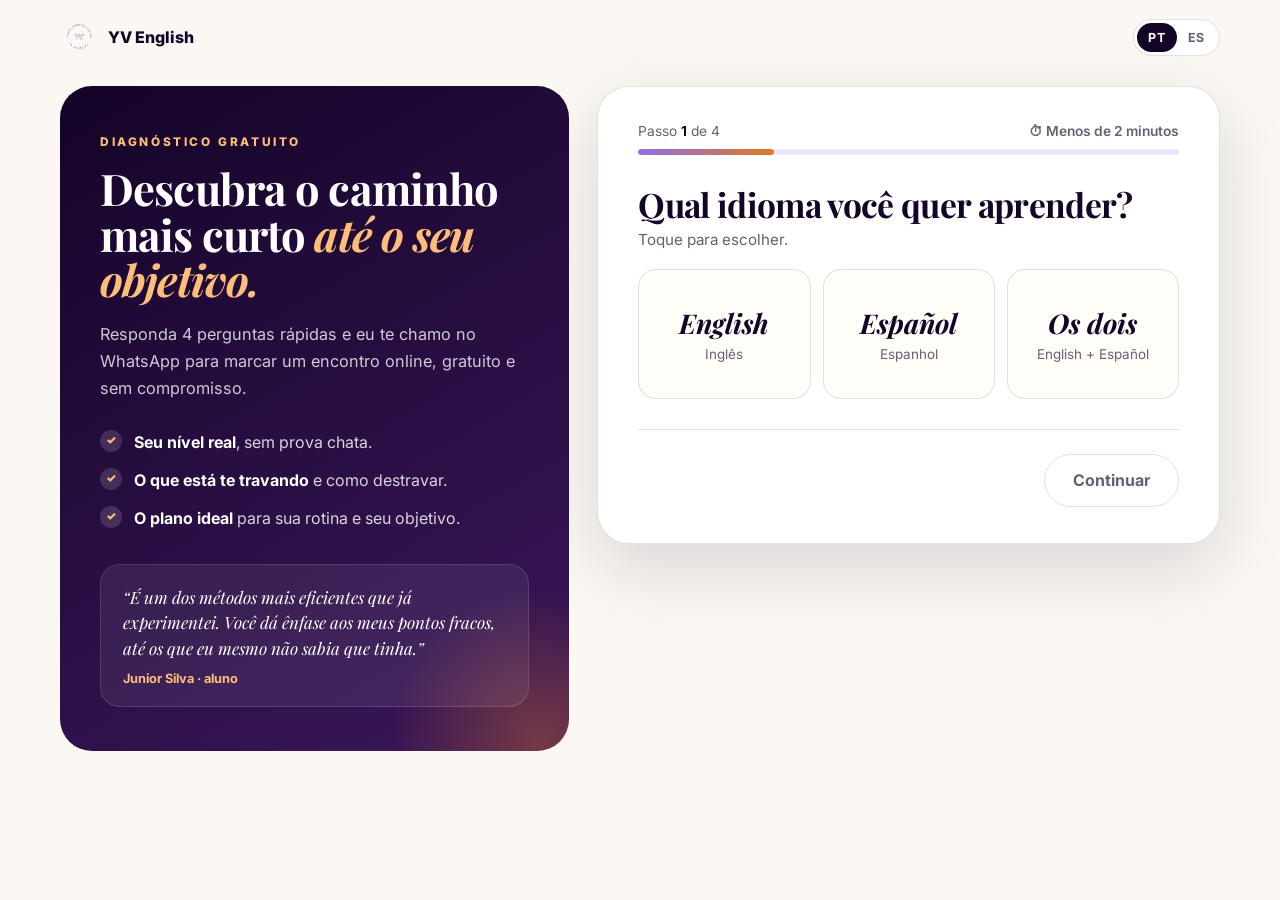
==== commit b95a53b2: "Refaz o formulário como agendamento do diagnóstico gratuito - 4 etapas curtas: idioma, objetivo e ní" ====
--- a/index.html
+++ b/index.html
@@ -3,205 +3,172 @@
 <head>
   <meta charset="UTF-8" />
   <meta name="viewport" content="width=device-width, initial-scale=1.0" />
-  <title>YV English | Novo Aluno Interessado</title>
-  <meta name="description" content="Formulário inicial para personalizar sua experiência no YV Method." />
+  <title>YV English | Agende seu diagnóstico gratuito</title>
+  <meta name="description" content="Agende seu diagnóstico gratuito de inglês ou espanhol com a YV English. Leva menos de 2 minutos." />
+  <meta name="theme-color" content="#140428" />
+  <meta property="og:title" content="Agende seu diagnóstico gratuito | YV English" />
+  <meta property="og:description" content="Um encontro online e sem compromisso para entender seu nível, sua rotina e seu objetivo." />
+  <meta property="og:image" content="https://yvenglish.github.io/yv_novo_aluno_form/assets/logo-circular.png" />
 
   <link rel="preconnect" href="https://fonts.googleapis.com" />
   <link rel="preconnect" href="https://fonts.gstatic.com" crossorigin />
-  <link href="https://fonts.googleapis.com/css2?family=Inter:wght@400;500;600;700;800;900&family=Playfair+Display:ital,wght@0,400..900;1,400..900&display=swap" rel="stylesheet" />
-  <link rel="stylesheet" href="style.css" />
+  <link href="https://fonts.googleapis.com/css2?family=Inter:wght@400;500;600;700;800&family=Playfair+Display:ital,wght@0,600;0,700;1,600;1,700&display=swap" rel="stylesheet" />
+  <link rel="stylesheet" href="style.css?v=2" />
 </head>
 <body>
-  <div class="noise"></div>
-  <div class="shape shape-1"></div>
-  <div class="shape shape-2"></div>
-  <div class="shape shape-3"></div>
+  <header class="topbar">
+    <a href="https://yvenglish.com/" class="brand">
+      <img src="assets/logo-circular.png" alt="YV English" />
+      <span>YV English</span>
+    </a>
+    <div class="lang-switch" role="group" aria-label="Idioma do site">
+      <button type="button" data-site-lang="pt" class="active">PT</button>
+      <button type="button" data-site-lang="es">ES</button>
+    </div>
+  </header>
 
-  <main class="page">
-    <section class="hero-card">
-      <div class="brand-row">
-        <img src="assets/logo-circular.png" alt="YV English" class="brand-logo circular-logo" />
-        <div>
-          <p class="kicker">YV ENGLISH</p>
-          <h1>Formulário de novo aluno</h1>
-        </div>
-      </div>
+  <main class="layout">
+    <!-- Painel lateral: o que é o diagnóstico -->
+    <aside class="side">
+      <span class="label" data-i18n="side.label">Diagnóstico gratuito</span>
+      <h1 data-i18n="side.title">Descubra o caminho mais curto <em>até o seu objetivo.</em></h1>
+      <p class="side-sub" data-i18n="side.sub">Responda 4 perguntas rápidas e eu te chamo no WhatsApp para marcar um encontro online, gratuito e sem compromisso.</p>
 
-      <div class="hero-content">
-        <p class="micro-label">From understanding to speaking</p>
-        <h2>Antes de começar, quero entender você.</h2>
-        <p>
-          Suas respostas me ajudam a montar uma experiência mais personalizada,
-          alinhada com seus objetivos, sua rotina e o jeito que você aprende melhor.
-        </p>
-      </div>
-    </section>
+      <ul class="side-list">
+        <li data-i18n="side.1"><strong>Seu nível real</strong>, sem prova chata.</li>
+        <li data-i18n="side.2"><strong>O que está te travando</strong> e como destravar.</li>
+        <li data-i18n="side.3"><strong>O plano ideal</strong> para sua rotina e seu objetivo.</li>
+      </ul>
 
-    <section class="form-card">
-      <div class="section-head">
-        <span class="eyebrow">YV METHOD</span>
-        <h3>Perfil do aluno interessado</h3>
-        <p>Leva poucos minutos. Responda com calma para que eu consiga te orientar melhor.</p>
-      </div>
+      <figure class="side-quote">
+        <blockquote>“É um dos métodos mais eficientes que já experimentei. Você dá ênfase aos meus pontos fracos, até os que eu mesmo não sabia que tinha.”</blockquote>
+        <figcaption>Junior Silva · <span data-i18n="side.student">aluno</span></figcaption>
+      </figure>
+    </aside>
 
-      <form id="student-form" class="student-form" action="https://api.web3forms.com/submit" method="POST">
-        <input type="hidden" name="access_key" value="72db8a30-f66f-438a-a32d-a8a38fde58eb" />
-        <input type="hidden" name="subject" value="Novo formulário YV English" />
-        <input type="hidden" name="from_name" value="Novo Aluno Interessado | YV English" />
-        <input type="checkbox" name="botcheck" class="hidden-botcheck" tabindex="-1" autocomplete="off" />
+    <!-- Formulário -->
+    <section class="card">
+      <form id="form" novalidate>
+        <input type="hidden" name="access_key" value="50a66215-3cb1-4c1f-b3d3-b0ca88b7b072" />
+        <input type="hidden" name="from_name" value="Diagnóstico | YV English" />
+        <input type="hidden" name="plano_de_interesse" id="plano" />
+        <input type="hidden" name="idioma_do_site" id="idioma_do_site" value="pt" />
+        <input type="checkbox" name="botcheck" class="botcheck" tabindex="-1" autocomplete="off" />
 
-        
-        <div class="wizard-progress">
-          <div class="progress-info">
-            <span class="step-text">Passo <strong id="current-step-num">1</strong> de <strong>5</strong></span>
+        <div class="progress">
+          <div class="progress-top">
+            <span><span data-i18n="progress.step">Passo</span> <strong id="step-num">1</strong> <span data-i18n="progress.of">de</span> 4</span>
+            <span class="progress-time" data-i18n="progress.time">Menos de 2 minutos</span>
           </div>
-          <div class="progress-track">
-            <div class="progress-fill" id="progress-fill"></div>
-          </div>
+          <div class="progress-track"><div class="progress-fill" id="progress-fill"></div></div>
         </div>
 
-        <div class="wizard-steps">
-          <!-- STEP 1 -->
-          <div class="step form-block active" data-step="0">
-            <h4>1. Informações básicas</h4>
-
-            <div class="grid two">
-              <label class="field">
-                <span>Nome e sobrenome</span>
-                <input type="text" name="nome" required />
-              </label>
-              <label class="field">
-                <span>Data de nascimento</span>
-                <input type="date" name="data_de_nascimento" required />
-              </label>
-            </div>
-
-            <div class="grid two">
-              <label class="field">
-                <span>WhatsApp</span>
-                <input type="tel" name="whatsapp" placeholder="(00) 00000-0000" required />
-              </label>
-              <label class="field">
-                <span>E-mail</span>
-                <input type="email" name="email" required />
-              </label>
-            </div>
-
-            <div class="grid two">
-              <label class="field">
-                <span>Profissão / área</span>
-                <input type="text" name="profissao_area" />
-              </label>
-              <label class="field">
-                <span>Já estudou inglês antes?</span>
-                <select name="ja_estudou_ingles" required>
-                  <option value="" disabled selected hidden>Selecione</option>
-                  <option value="Sim">Sim</option>
-                  <option value="Não">Não</option>
-                  <option value="Um pouco">Um pouco</option>
-                </select>
-              </label>
-            </div>
-
-            <label class="field">
-              <span>Se sim, por quanto tempo e como foi sua experiência?</span>
-              <input type="text" name="experiencia_com_ingles" />
+        <!-- PASSO 1: idioma -->
+        <fieldset class="step active" data-step="0">
+          <legend data-i18n="s1.title">Qual idioma você quer aprender?</legend>
+          <p class="hint" data-i18n="s1.hint">Toque para escolher.</p>
+          <div class="options big" data-required data-error-key="err.lang">
+            <label class="opt opt-en">
+              <input type="radio" name="idioma" value="Inglês" />
+              <span class="opt-body"><em>English</em><small data-i18n="s1.en">Inglês</small></span>
+            </label>
+            <label class="opt opt-es">
+              <input type="radio" name="idioma" value="Espanhol" />
+              <span class="opt-body"><em>Español</em><small data-i18n="s1.es">Espanhol</small></span>
+            </label>
+            <label class="opt opt-both">
+              <input type="radio" name="idioma" value="Inglês e Espanhol" />
+              <span class="opt-body"><em data-i18n="s1.both">Os dois</em><small>English + Español</small></span>
             </label>
           </div>
+        </fieldset>
 
-          <!-- STEP 2 -->
-          <div class="step form-block" data-step="1">
-            <h4>2. Objetivo</h4>
-
-            <label class="field">
-              <span>Por que você quer aprender inglês?</span>
-              <textarea name="objetivo_principal" rows="4" required></textarea>
-            </label>
-
-            <label class="field">
-              <span>Onde você mais quer usar o inglês?</span>
-              <div class="checks">
-                <label><input type="checkbox" name="uso_ingles[]" value="Trabalho" /> Trabalho</label>
-                <label><input type="checkbox" name="uso_ingles[]" value="Viagens" /> Viagens</label>
-                <label><input type="checkbox" name="uso_ingles[]" value="Estudos" /> Estudos</label>
-                <label><input type="checkbox" name="uso_ingles[]" value="Morando fora" /> Morando fora</label>
-                <label><input type="checkbox" name="uso_ingles[]" value="Conversação" /> Conversação</label>
-                <label><input type="checkbox" name="uso_ingles[]" value="Outro" /> Outro</label>
-              </div>
-            </label>
-
+        <!-- PASSO 2: objetivo e nível -->
+        <fieldset class="step" data-step="1">
+          <legend data-i18n="s2.title">Para que você quer o idioma?</legend>
+          <p class="hint" data-i18n="s2.hint">Pode marcar mais de uma opção.</p>
+          <div class="chips" data-required data-error-key="err.goal">
+            <label class="chip"><input type="checkbox" name="objetivo[]" value="Trabalho e carreira" /><span data-i18n="goal.1">💼 Trabalho e carreira</span></label>
+            <label class="chip"><input type="checkbox" name="objetivo[]" value="Viagens" /><span data-i18n="goal.2">✈️ Viagens</span></label>
+            <label class="chip"><input type="checkbox" name="objetivo[]" value="Estudos ou intercâmbio" /><span data-i18n="goal.3">🎓 Estudos ou intercâmbio</span></label>
+            <label class="chip"><input type="checkbox" name="objetivo[]" value="Morar fora" /><span data-i18n="goal.4">🌎 Morar fora</span></label>
+            <label class="chip"><input type="checkbox" name="objetivo[]" value="Conversar no dia a dia" /><span data-i18n="goal.5">💬 Conversar no dia a dia</span></label>
+            <label class="chip"><input type="checkbox" name="objetivo[]" value="Filmes, séries e cultura" /><span data-i18n="goal.6">🎬 Filmes, séries e cultura</span></label>
           </div>
 
-          <!-- STEP 3 -->
-          <div class="step form-block" data-step="2">
-            <h4>3. Dificuldades</h4>
+          <p class="sub-legend" data-i18n="s2.level">Como você descreveria seu nível hoje?</p>
+          <div class="options levels" data-required data-error-key="err.level">
+            <label class="opt"><input type="radio" name="nivel" value="Nunca estudei" /><span class="opt-body"><strong data-i18n="lvl.1">Nunca estudei</strong><small data-i18n="lvl.1d">Começando do zero</small></span></label>
+            <label class="opt"><input type="radio" name="nivel" value="Básico" /><span class="opt-body"><strong data-i18n="lvl.2">Básico</strong><small data-i18n="lvl.2d">Sei algumas palavras e frases</small></span></label>
+            <label class="opt"><input type="radio" name="nivel" value="Intermediário" /><span class="opt-body"><strong data-i18n="lvl.3">Intermediário</strong><small data-i18n="lvl.3d">Entendo bastante, mas travo pra falar</small></span></label>
+            <label class="opt"><input type="radio" name="nivel" value="Avançado" /><span class="opt-body"><strong data-i18n="lvl.4">Avançado</strong><small data-i18n="lvl.4d">Me viro bem, quero refinar</small></span></label>
+          </div>
+        </fieldset>
 
-            <label class="field">
-              <span>Você sente que:</span>
-              <div class="checks">
-                <label><input type="checkbox" name="sente_que[]" value="Não sabe por onde começar" /> não sabe por onde começar</label>
-                <label><input type="checkbox" name="sente_que[]" value="Entende, mas não fala" /> entende, mas não fala</label>
-                <label><input type="checkbox" name="sente_que[]" value="Esquece rápido" /> esquece rápido</label>
-                <label><input type="checkbox" name="sente_que[]" value="Não entende quando escuta" /> não entende quando escuta</label>
-                <label><input type="checkbox" name="sente_que[]" value="Tem vergonha de falar" /> tem vergonha de falar</label>
-              </div>
-            </label>
+        <!-- PASSO 3: dificuldades e disponibilidade -->
+        <fieldset class="step" data-step="2">
+          <legend data-i18n="s3.title">O que mais te atrapalha hoje?</legend>
+          <p class="hint" data-i18n="s3.hint">Opcional — mas ajuda muito no diagnóstico.</p>
+          <div class="chips">
+            <label class="chip"><input type="checkbox" name="dificuldades[]" value="Travo na hora de falar" /><span data-i18n="pain.1">Travo na hora de falar</span></label>
+            <label class="chip"><input type="checkbox" name="dificuldades[]" value="Não entendo quando escuto" /><span data-i18n="pain.2">Não entendo quando escuto</span></label>
+            <label class="chip"><input type="checkbox" name="dificuldades[]" value="Esqueço rápido" /><span data-i18n="pain.3">Esqueço rápido</span></label>
+            <label class="chip"><input type="checkbox" name="dificuldades[]" value="Tenho vergonha de falar" /><span data-i18n="pain.4">Tenho vergonha de falar</span></label>
+            <label class="chip"><input type="checkbox" name="dificuldades[]" value="Não sei por onde começar" /><span data-i18n="pain.5">Não sei por onde começar</span></label>
+            <label class="chip"><input type="checkbox" name="dificuldades[]" value="Falta de constância" /><span data-i18n="pain.6">Falta de constância</span></label>
           </div>
 
-          <!-- STEP 4 -->
-          <div class="step form-block" data-step="3">
-            <h4>4. Interesses</h4>
-
-            <label class="field">
-              <span>O que você gosta de assistir?</span>
-              <input type="text" name="o_que_gosta_de_assistir" placeholder="séries, filmes, YouTube..." />
-            </label>
-
-            <label class="field">
-              <span>Tem algum universo que você gosta muito?</span>
-              <input type="text" name="universos_de_interesse" placeholder="Harry Potter, futebol, moda, tecnologia..." />
-            </label>
-
-            <div class="grid two">
-              <label class="field">
-                <span>Quais são seus hobbies?</span>
-                <input type="text" name="hobbies" />
-              </label>
-
-              <label class="field">
-                <span>Quem você acompanha?</span>
-                <input type="text" name="quem_acompanha" placeholder="artistas, criadores, jogadores..." />
-              </label>
-            </div>
+          <p class="sub-legend" data-i18n="s3.when">Qual o melhor período para o diagnóstico?</p>
+          <div class="chips" data-required data-error-key="err.period">
+            <label class="chip"><input type="checkbox" name="periodo[]" value="Manhã" /><span data-i18n="per.1">☀️ Manhã</span></label>
+            <label class="chip"><input type="checkbox" name="periodo[]" value="Tarde" /><span data-i18n="per.2">🌤️ Tarde</span></label>
+            <label class="chip"><input type="checkbox" name="periodo[]" value="Noite" /><span data-i18n="per.3">🌙 Noite</span></label>
           </div>
 
-          <!-- STEP 5 -->
-          <div class="step form-block" data-step="4">
-            <h4>5. Personalização</h4>
+          <p class="sub-legend" data-i18n="s3.days">E os melhores dias? <small>(opcional)</small></p>
+          <div class="chips days">
+            <label class="chip"><input type="checkbox" name="dias[]" value="Segunda" /><span data-i18n="day.1">Seg</span></label>
+            <label class="chip"><input type="checkbox" name="dias[]" value="Terça" /><span data-i18n="day.2">Ter</span></label>
+            <label class="chip"><input type="checkbox" name="dias[]" value="Quarta" /><span data-i18n="day.3">Qua</span></label>
+            <label class="chip"><input type="checkbox" name="dias[]" value="Quinta" /><span data-i18n="day.4">Qui</span></label>
+            <label class="chip"><input type="checkbox" name="dias[]" value="Sexta" /><span data-i18n="day.5">Sex</span></label>
+            <label class="chip"><input type="checkbox" name="dias[]" value="Sábado" /><span data-i18n="day.6">Sáb</span></label>
+          </div>
+        </fieldset>
 
-            <label class="field">
-              <span>Se eu pudesse montar aulas totalmente personalizadas para você, o que gostaria de ver nelas?</span>
-              <textarea name="aulas_personalizadas" rows="4"></textarea>
-            </label>
+        <!-- PASSO 4: contato -->
+        <fieldset class="step" data-step="3">
+          <legend data-i18n="s4.title">Pra onde eu te chamo?</legend>
+          <p class="hint" data-i18n="s4.hint">Vou te mandar uma mensagem no WhatsApp para combinar o horário.</p>
 
-            <label class="field">
-              <span>Tem algum tema que você gostaria muito de aprender em inglês?</span>
-              <textarea name="tema_que_gostaria" rows="3"></textarea>
-            </label>
-          </div>
+          <label class="field">
+            <span data-i18n="f.name">Seu nome</span>
+            <input type="text" name="nome" id="nome" autocomplete="name" required />
+          </label>
+          <label class="field">
+            <span data-i18n="f.wa">WhatsApp com DDD</span>
+            <input type="tel" name="whatsapp" id="whatsapp" autocomplete="tel" inputmode="tel" placeholder="(21) 99999-9999" required />
+          </label>
+          <label class="field">
+            <span><span data-i18n="f.email">E-mail</span> <small class="optional" data-i18n="f.optional">(opcional)</small></span>
+            <input type="email" name="email" id="email" autocomplete="email" />
+          </label>
+
+          <p class="privacy" data-i18n="s4.privacy">🔒 Seus dados são usados só para o contato do diagnóstico. Nada de spam.</p>
+        </fieldset>
+
+        <p class="error" id="error" role="alert"></p>
+
+        <div class="actions">
+          <button type="button" class="btn btn-ghost" id="btn-prev" hidden data-i18n="btn.prev">Voltar</button>
+          <button type="button" class="btn btn-primary" id="btn-next" data-i18n="btn.next">Continuar</button>
+          <button type="submit" class="btn btn-primary" id="btn-submit" hidden data-i18n="btn.submit">Quero meu diagnóstico gratuito</button>
         </div>
-
-        <div class="wizard-actions">
-          <button type="button" class="btn-prev ghost" id="btn-prev" style="display: none;">Voltar</button>
-          <button type="button" class="btn-next primary" id="btn-next">Avançar</button>
-          <button type="submit" class="submit-btn primary" id="btn-submit" style="display: none;">Finalizar e Enviar</button>
-        </div>
-
-        <p id="result" class="result-message"></p>
-</form>
+      </form>
     </section>
   </main>
 
-  <script src="script.js"></script>
+  <script src="i18n.js?v=2"></script>
+  <script src="script.js?v=2"></script>
 </body>
 </html>
--- a/style.css
+++ b/style.css
@@ -1,527 +1,196 @@
-:root {
-  --bg: #050511;
-  --bg-2: #0b0a22;
-  --ink: #f7f1e8;
-  --muted: rgba(247, 241, 232, 0.68);
-  --muted-2: rgba(247, 241, 232, 0.48);
-  --purple: #7357d8;
-  --purple-2: #9a82ff;
-  --purple-deep: #241458;
-  --orange: #c86f2b;
-  --orange-2: #ef9b53;
-  --line: rgba(247, 241, 232, 0.1);
-  --glass: rgba(255, 255, 255, 0.045);
-  --glass-2: rgba(255, 255, 255, 0.065);
-  --input: rgba(255, 255, 255, 0.055);
-  --shadow: 0 24px 90px rgba(0, 0, 0, 0.42);
-  --radius-xl: 34px;
-  --radius-lg: 24px;
-  --radius-md: 16px;
-  --success: #7ee0a1;
-  --danger: #ff8989;
+/* =========================================================
+   YV English — Diagnóstico gratuito
+   Mesmo estilo do site: creme, roxo profundo, laranja e lavanda.
+   Ao escolher Espanhol, as cores mudam para a paleta do espanhol.
+   ========================================================= */
+:root{
+  --dark:#140428;
+  --dark-2:#3b175a;
+  --accent:#e17922;
+  --accent-deep:#c55a16;
+  --accent-soft:#ffbd7a;
+  --lavender:#8e6fe6;
+  --tint:#ece6fb;
+  --cream:#fbf8f3;
+  --paper:#fffdf8;
+  --ink:#2a1a38;
+  --muted:#6b5e72;
+  --line:rgba(63,35,81,.14);
+  --shadow:0 24px 70px rgba(20,4,40,.14);
+  --shadow-sm:0 8px 24px rgba(20,4,40,.07);
+  --serif:"Playfair Display",Georgia,serif;
+  --sans:Inter,system-ui,-apple-system,"Segoe UI",sans-serif;
+  --danger:#c0392b;
+}
+/* Paleta do Espanhol */
+body.theme-es{
+  --dark:#210E16;
+  --dark-2:#351526;
+  --accent:#D96745;
+  --accent-deep:#b9533a;
+  --accent-soft:#F09A4A;
+  --lavender:#8B5A9E;
+  --tint:#f8e6df;
+  --cream:#FFF7ED;
 }
 
-* { box-sizing: border-box; }
+*{box-sizing:border-box}
+html{-webkit-text-size-adjust:100%}
+body{margin:0;min-height:100vh;font-family:var(--sans);color:var(--ink);background:var(--cream);overflow-x:hidden;-webkit-font-smoothing:antialiased;transition:background .4s ease}
+a{color:inherit;text-decoration:none}
+img{max-width:100%;display:block}
+h1,h2,legend{font-family:var(--serif);color:var(--dark);letter-spacing:-.02em}
+h1 em,h2 em{font-style:italic;color:var(--accent)}
 
-html { scroll-behavior: smooth; }
+/* ---------- Topo ---------- */
+.topbar{display:flex;justify-content:space-between;align-items:center;width:min(1160px,calc(100% - 32px));margin:0 auto;padding:18px 0}
+.brand{display:flex;align-items:center;gap:10px;font-weight:800;color:var(--dark)}
+.brand img{width:38px;height:38px;border-radius:50%}
+.lang-switch{display:flex;background:#fff;border:1px solid var(--line);border-radius:999px;padding:3px}
+.lang-switch button{border:0;background:transparent;font:700 .78rem var(--sans);color:var(--muted);padding:7px 11px;border-radius:999px;cursor:pointer;letter-spacing:.06em}
+.lang-switch button.active{background:var(--dark);color:#fff}
 
-body {
-  margin: 0;
-  min-height: 100vh;
-  font-family: "Inter", system-ui, -apple-system, BlinkMacSystemFont, "Segoe UI", sans-serif;
-  color: var(--ink);
-  background:
-    radial-gradient(circle at 18% 0%, rgba(115, 87, 216, 0.26), transparent 30%),
-    radial-gradient(circle at 90% 12%, rgba(200, 111, 43, 0.14), transparent 22%),
-    radial-gradient(circle at 50% 100%, rgba(115, 87, 216, 0.16), transparent 28%),
-    linear-gradient(180deg, var(--bg-2), var(--bg));
-  overflow-x: hidden;
+/* ---------- Layout ---------- */
+.layout{width:min(1160px,calc(100% - 32px));margin:12px auto 60px;display:grid;grid-template-columns:.9fr 1.1fr;gap:28px;align-items:start}
+
+/* Painel lateral */
+.side{position:sticky;top:20px;background:linear-gradient(150deg,var(--dark) 0%,var(--dark-2) 100%);color:#fff;border-radius:32px;padding:44px 40px;overflow:hidden;transition:background .4s ease}
+.side:after{content:"";position:absolute;width:300px;height:300px;border-radius:50%;right:-120px;bottom:-140px;background:radial-gradient(circle,var(--accent),transparent 70%);opacity:.35;pointer-events:none}
+.label{display:inline-block;font-size:.74rem;font-weight:800;letter-spacing:.22em;text-transform:uppercase;color:var(--accent-soft)}
+.side h1{color:#fff;font-size:clamp(2rem,3.4vw,2.9rem);line-height:1.05;margin:16px 0 18px}
+.side h1 em{color:var(--accent-soft)}
+.side-sub{color:rgba(255,255,255,.78);font-size:1.02rem;line-height:1.65;margin:0}
+.side-list{list-style:none;padding:0;margin:28px 0 0;display:flex;flex-direction:column;gap:14px}
+.side-list li{position:relative;padding-left:34px;line-height:1.5;color:rgba(255,255,255,.82)}
+.side-list li strong{color:#fff}
+.side-list li:before{content:"✓";position:absolute;left:0;top:0;width:22px;height:22px;border-radius:50%;background:rgba(255,255,255,.14);color:var(--accent-soft);display:grid;place-items:center;font-size:.72rem;font-weight:900}
+.side-quote{margin:34px 0 0;padding:20px 22px;border-radius:20px;background:rgba(255,255,255,.07);border:1px solid rgba(255,255,255,.12);position:relative;z-index:1}
+.side-quote blockquote{margin:0;font-family:var(--serif);font-style:italic;font-size:1.06rem;line-height:1.5;color:#fff}
+.side-quote figcaption{margin-top:10px;font-size:.8rem;font-weight:700;color:var(--accent-soft)}
+
+/* Card do formulário */
+.card{background:#fff;border:1px solid var(--line);border-radius:32px;padding:36px 40px;box-shadow:var(--shadow);min-width:0}
+
+/* Progresso */
+.progress{margin-bottom:30px}
+.progress-top{display:flex;justify-content:space-between;align-items:center;font-size:.86rem;color:var(--muted);margin-bottom:10px}
+.progress-top strong{color:var(--dark)}
+.progress-time{font-weight:600}
+.progress-time:before{content:"⏱ "}
+.progress-track{height:6px;background:var(--tint);border-radius:999px;overflow:hidden}
+.progress-fill{height:100%;width:25%;background:linear-gradient(90deg,var(--lavender),var(--accent));border-radius:999px;transition:width .4s ease}
+
+/* Etapas */
+.step{border:0;padding:0;margin:0;min-width:0;display:none}
+.step.active{display:block;animation:in .35s ease}
+@keyframes in{from{opacity:0;transform:translateX(12px)}to{opacity:1;transform:none}}
+legend{font-size:clamp(1.6rem,3vw,2.1rem);font-weight:700;line-height:1.15;padding:0;margin:0 0 6px}
+.sub-legend{font-family:var(--serif);font-weight:700;font-size:1.25rem;color:var(--dark);margin:30px 0 12px}
+.sub-legend small{font-family:var(--sans);font-weight:500;font-size:.8rem;color:var(--muted)}
+.hint{margin:0 0 20px;color:var(--muted);font-size:.95rem}
+
+/* Opções grandes (rádio) */
+.options{display:grid;gap:12px}
+.options.big{grid-template-columns:repeat(3,1fr)}
+.options.levels{grid-template-columns:1fr 1fr}
+.opt{position:relative;cursor:pointer}
+.opt input,.chip input{position:absolute;opacity:0;pointer-events:none}
+.opt-body{display:flex;flex-direction:column;gap:4px;height:100%;border:1.5px solid var(--line);border-radius:18px;padding:16px 18px;background:var(--paper);transition:border-color .2s,background .2s,transform .15s,box-shadow .2s}
+.opt:hover .opt-body{border-color:var(--lavender)}
+.opt input:checked + .opt-body{border-color:var(--accent);background:#fff;box-shadow:0 0 0 4px color-mix(in srgb,var(--accent) 16%,transparent)}
+.opt input:focus-visible + .opt-body{outline:3px solid var(--lavender);outline-offset:2px}
+.opt-body strong{color:var(--dark);font-size:1rem}
+.opt-body small{color:var(--muted);font-size:.84rem;line-height:1.35}
+.options.big .opt-body{align-items:center;justify-content:center;text-align:center;padding:28px 12px;min-height:130px}
+.options.big em{font-family:var(--serif);font-style:italic;font-weight:700;font-size:1.7rem;color:var(--dark)}
+.opt-en input:checked + .opt-body{border-color:#8e6fe6;box-shadow:0 0 0 4px rgba(142,111,230,.18)}
+.opt-es input:checked + .opt-body{border-color:#D96745;box-shadow:0 0 0 4px rgba(217,103,69,.18)}
+.opt-es em{color:#7a2f22}
+
+/* Chips (checkbox) */
+.chips{display:flex;flex-wrap:wrap;gap:10px}
+.chip{cursor:pointer}
+.chip span{display:inline-flex;align-items:center;gap:6px;border:1.5px solid var(--line);background:var(--paper);border-radius:999px;padding:11px 16px;font-size:.95rem;font-weight:600;color:var(--ink);transition:.2s;user-select:none}
+.chip:hover span{border-color:var(--lavender)}
+.chip input:checked + span{background:var(--dark);border-color:var(--dark);color:#fff}
+.chip input:focus-visible + span{outline:3px solid var(--lavender);outline-offset:2px}
+.chips.days .chip span{min-width:58px;justify-content:center}
+
+/* Campos */
+.field{display:flex;flex-direction:column;gap:8px;margin-bottom:16px}
+.field>span{font-weight:700;font-size:.92rem;color:var(--dark)}
+.optional{font-weight:500;color:var(--muted)}
+.field input{font:500 1.05rem var(--sans);color:var(--ink);background:var(--paper);border:1.5px solid var(--line);border-radius:14px;padding:15px 16px;outline:none;transition:border-color .2s,box-shadow .2s;width:100%}
+.field input:focus{border-color:var(--lavender);box-shadow:0 0 0 4px rgba(142,111,230,.16);background:#fff}
+.field input.invalid{border-color:var(--danger)}
+.privacy{font-size:.84rem;color:var(--muted);margin:6px 0 0}
+
+/* Erro */
+.error{margin:18px 0 0;font-size:.92rem;font-weight:600;color:var(--danger);min-height:0}
+.error:not(.show){display:none}
+.shake{animation:shake .4s ease}
+@keyframes shake{0%,100%{transform:none}25%{transform:translateX(-6px)}75%{transform:translateX(6px)}}
+
+/* Botões */
+.actions{display:flex;justify-content:space-between;gap:12px;margin-top:30px;padding-top:24px;border-top:1px solid var(--line)}
+.btn{display:inline-flex;align-items:center;justify-content:center;border-radius:999px;padding:16px 28px;font:700 1rem var(--sans);border:1.5px solid transparent;cursor:pointer;transition:transform .2s,background .2s,box-shadow .2s,opacity .2s;line-height:1.2;text-align:center}
+.btn:hover{transform:translateY(-2px)}
+.btn:disabled{opacity:.6;cursor:wait;transform:none}
+.btn[hidden]{display:none}
+.btn-primary{background:var(--dark);color:#fff;box-shadow:0 14px 30px rgba(20,4,40,.22);margin-left:auto}
+.btn-primary:hover{background:var(--dark-2)}
+#btn-submit{background:var(--accent);box-shadow:0 14px 30px color-mix(in srgb,var(--accent) 35%,transparent)}
+#btn-submit:hover{background:var(--accent-deep)}
+.btn-ghost{background:transparent;color:var(--dark);border-color:var(--line)}
+.btn-ghost:hover{border-color:var(--dark)}
+.btn.is-quiet{background:transparent;color:var(--muted);box-shadow:none;border-color:var(--line)}
+
+.botcheck{display:none}
+
+/* ---------- Página de obrigada ---------- */
+.ty{width:min(640px,calc(100% - 32px));margin:20px auto 60px;text-align:center}
+.ty .card{padding:48px 44px}
+.ty-icon{width:72px;height:72px;margin:0 auto 18px;border-radius:50%;background:var(--tint);display:grid;place-items:center;font-size:2rem}
+.ty .label{color:var(--accent)}
+.ty h1{font-size:clamp(2.2rem,6vw,3.2rem);margin:12px 0 14px}
+.ty-sub{color:var(--muted);font-size:1.08rem;line-height:1.65;margin:0 auto;max-width:460px}
+.ty-steps{list-style:none;padding:0;margin:32px 0;text-align:left;display:flex;flex-direction:column;gap:12px;counter-reset:s}
+.ty-steps-title{font-family:var(--serif);font-weight:700;font-size:1.2rem;color:var(--dark);text-align:left;margin:32px 0 0}
+.ty-steps li{counter-increment:s;position:relative;padding:16px 18px 16px 62px;background:var(--paper);border:1px solid var(--line);border-radius:16px;line-height:1.5;color:var(--muted)}
+.ty-steps li strong{color:var(--dark)}
+.ty-steps li:before{content:counter(s);position:absolute;left:16px;top:50%;transform:translateY(-50%);width:32px;height:32px;border-radius:50%;background:var(--dark);color:#fff;display:grid;place-items:center;font-weight:800;font-size:.9rem}
+.ty-cta{display:flex;flex-direction:column;align-items:center;gap:10px}
+.ty-cta .btn{background:#25a55a;color:#fff;gap:10px;box-shadow:0 14px 30px rgba(37,165,90,.3);margin:0}
+.ty-cta .btn:hover{background:#1e8c4c}
+.ty-cta small{color:var(--muted)}
+.ty-back{display:inline-block;margin-top:22px;color:var(--muted);font-weight:600;border-bottom:1px solid var(--line)}
+
+/* ---------- Responsivo ---------- */
+@media (max-width:920px){
+  .layout{grid-template-columns:1fr;gap:18px;margin-top:4px}
+  .side{position:static;padding:30px 26px;border-radius:26px}
+  .side h1{font-size:1.9rem;margin:12px 0 12px}
+  .side-list,.side-quote{display:none}
+}
+@media (max-width:560px){
+  .topbar,.layout{width:calc(100% - 24px)}
+  .topbar{padding:12px 0}
+  .side{padding:24px 22px}
+  .side h1{font-size:1.6rem}
+  .side-sub{font-size:.95rem}
+  .card{padding:26px 20px;border-radius:24px}
+  .options.big{grid-template-columns:1fr}
+  .options.big .opt-body{flex-direction:row;justify-content:space-between;min-height:auto;padding:20px 22px;text-align:left}
+  .options.big em{font-size:1.45rem}
+  .options.levels{grid-template-columns:1fr}
+  .chip span{padding:10px 14px;font-size:.9rem}
+  .actions{position:sticky;bottom:0;background:#fff;margin:24px -20px -26px;padding:14px 20px 18px;border-radius:0 0 24px 24px}
+  .btn{padding:15px 22px}
+  .actions .btn-primary{flex:1}
+  .progress-time{display:none}
+  .ty .card{padding:34px 22px}
 }
 
-.noise {
-  position: fixed;
-  inset: 0;
-  pointer-events: none;
-  opacity: 0.22;
-  z-index: 0;
-  background-image:
-    linear-gradient(rgba(255,255,255,.025) 1px, transparent 1px),
-    linear-gradient(90deg, rgba(255,255,255,.025) 1px, transparent 1px);
-  background-size: 42px 42px;
-  mask-image: linear-gradient(to bottom, black, transparent 85%);
+@media (prefers-reduced-motion:reduce){
+  *,*:before,*:after{animation:none!important;transition:none!important}
 }
-
-.shape {
-  position: fixed;
-  z-index: 0;
-  pointer-events: none;
-  border-radius: 999px;
-  filter: blur(10px);
-  opacity: 0.72;
-}
-
-.shape-1 {
-  width: 210px;
-  height: 210px;
-  top: 80px;
-  left: -90px;
-  background: rgba(115, 87, 216, 0.16);
-}
-
-.shape-2 {
-  width: 180px;
-  height: 180px;
-  right: -70px;
-  top: 320px;
-  background: rgba(200, 111, 43, 0.12);
-}
-
-.shape-3 {
-  width: 320px;
-  height: 320px;
-  left: 52%;
-  bottom: -190px;
-  border: 1px solid rgba(154, 130, 255, 0.24);
-}
-
-.page {
-  width: min(940px, 100%);
-  margin: 0 auto;
-  padding: 34px 18px 70px;
-  position: relative;
-  z-index: 1;
-}
-
-.hero-card,
-.form-card {
-  border: 1px solid var(--line);
-  background:
-    linear-gradient(145deg, rgba(255,255,255,.075), rgba(255,255,255,.028)),
-    rgba(255,255,255,.035);
-  box-shadow: var(--shadow);
-  backdrop-filter: blur(18px);
-  -webkit-backdrop-filter: blur(18px);
-}
-
-.hero-card {
-  border-radius: var(--radius-xl);
-  padding: 30px;
-  margin-bottom: 18px;
-  position: relative;
-  overflow: hidden;
-}
-
-.hero-card::before {
-  content: "";
-  position: absolute;
-  width: 180px;
-  height: 180px;
-  right: -52px;
-  top: -64px;
-  background: rgba(200, 111, 43, 0.16);
-  border-radius: 44% 56% 68% 32%;
-  transform: rotate(18deg);
-}
-
-.hero-card::after {
-  content: "";
-  position: absolute;
-  inset: auto 28px 22px auto;
-  width: 90px;
-  height: 1px;
-  background: linear-gradient(90deg, transparent, rgba(247,241,232,.35), transparent);
-}
-
-.brand-row {
-  display: flex;
-  align-items: center;
-  gap: 16px;
-  position: relative;
-  z-index: 1;
-}
-
-.brand-logo {
-  width: 74px;
-  height: auto;
-  display: block;
-  filter: drop-shadow(0 12px 28px rgba(0,0,0,.42));
-}
-
-.kicker,
-.micro-label,
-.eyebrow {
-  margin: 0;
-  color: var(--orange-2);
-  font-size: .72rem;
-  letter-spacing: .18em;
-  text-transform: uppercase;
-  font-weight: 800;
-}
-
-.brand-row h1 {
-  font-family: "Playfair Display", Georgia, serif;
-  margin: 4px 0 0;
-  font-size: clamp(1.15rem, 3vw, 1.55rem);
-  letter-spacing: -.04em;
-}
-
-.hero-content {
-  margin-top: 42px;
-  max-width: 700px;
-  position: relative;
-  z-index: 1;
-}
-
-.hero-content h2 {
-  font-family: "Playfair Display", Georgia, serif;
-  margin: 10px 0 12px;
-  font-size: clamp(2.05rem, 6vw, 4.2rem);
-  line-height: .95;
-  letter-spacing: -.075em;
-  max-width: 760px;
-}
-
-.hero-content p:not(.micro-label) {
-  margin: 0;
-  max-width: 650px;
-  color: var(--muted);
-  line-height: 1.7;
-  font-size: 1rem;
-}
-
-.form-card {
-  border-radius: var(--radius-xl);
-  padding: 30px;
-}
-
-.section-head {
-  margin-bottom: 26px;
-  padding-bottom: 22px;
-  border-bottom: 1px solid var(--line);
-}
-
-.section-head h3 {
-  font-family: "Playfair Display", Georgia, serif;
-  margin: 9px 0 8px;
-  font-size: clamp(1.35rem, 3vw, 1.9rem);
-  letter-spacing: -.045em;
-}
-
-.section-head p {
-  margin: 0;
-  color: var(--muted);
-  line-height: 1.65;
-}
-
-.student-form {
-  display: grid;
-  gap: 18px;
-}
-
-.form-block {
-  padding: 22px;
-  border: 1px solid rgba(247, 241, 232, 0.09);
-  border-radius: var(--radius-lg);
-  background: rgba(255, 255, 255, 0.032);
-  position: relative;
-  overflow: hidden;
-}
-
-.form-block::before {
-  content: "";
-  position: absolute;
-  top: 0;
-  left: 22px;
-  right: 22px;
-  height: 1px;
-  background: linear-gradient(90deg, transparent, rgba(154,130,255,.34), transparent);
-}
-
-.highlight-block {
-  background:
-    linear-gradient(145deg, rgba(115,87,216,.12), rgba(200,111,43,.06)),
-    rgba(255,255,255,.035);
-}
-
-.form-block h4 {
-  font-family: "Playfair Display", Georgia, serif;
-  margin: 0 0 18px;
-  font-size: 1rem;
-  letter-spacing: -.025em;
-}
-
-.grid {
-  display: grid;
-  gap: 14px;
-}
-
-.grid.two { grid-template-columns: repeat(2, minmax(0, 1fr)); }
-
-.field {
-  display: grid;
-  gap: 9px;
-  margin-bottom: 14px;
-}
-
-.field:last-child { margin-bottom: 0; }
-
-.field span {
-  font-size: .9rem;
-  font-weight: 700;
-  color: rgba(247, 241, 232, .92);
-}
-
-input,
-select,
-textarea {
-  width: 100%;
-  border: 1px solid rgba(247, 241, 232, 0.105);
-  background: var(--input);
-  color: var(--ink);
-  border-radius: var(--radius-md);
-  padding: 14px 14px;
-  font: inherit;
-  outline: none;
-  transition: border-color .2s ease, background .2s ease, transform .2s ease;
-}
-
-input::placeholder,
-textarea::placeholder { color: rgba(247, 241, 232, .36); }
-
-input:focus,
-select:focus,
-textarea:focus {
-  border-color: rgba(154, 130, 255, .72);
-  background: rgba(255, 255, 255, .078);
-}
-
-textarea {
-  resize: vertical;
-  min-height: 112px;
-}
-
-select {
-  appearance: none;
-  -webkit-appearance: none;
-  -moz-appearance: none;
-  background-image:
-    linear-gradient(45deg, transparent 50%, rgba(247,241,232,.7) 50%),
-    linear-gradient(135deg, rgba(247,241,232,.7) 50%, transparent 50%);
-  background-position:
-    calc(100% - 18px) calc(50% - 3px),
-    calc(100% - 13px) calc(50% - 3px);
-  background-size: 5px 5px, 5px 5px;
-  background-repeat: no-repeat;
-  padding-right: 42px;
-}
-
-select option {
-  color: #151221;
-  background: #fffaf2;
-}
-
-.checks {
-  display: grid;
-  gap: 10px;
-}
-
-.checks label {
-  display: flex;
-  gap: 10px;
-  align-items: flex-start;
-  color: var(--muted);
-  line-height: 1.45;
-  font-size: .95rem;
-}
-
-.checks input[type="checkbox"],
-.checks input[type="radio"] {
-  width: 17px;
-  height: 17px;
-  margin-top: 2px;
-  accent-color: var(--purple-2);
-  flex: 0 0 auto;
-}
-
-.pill-checks {
-  grid-template-columns: repeat(2, minmax(0, 1fr));
-}
-
-.pill-checks label {
-  padding: 12px 13px;
-  border: 1px solid rgba(247, 241, 232, .095);
-  border-radius: 16px;
-  background: rgba(255,255,255,.03);
-}
-
-.tool-note {
-  margin-bottom: 18px;
-  border: 1px solid rgba(200, 111, 43, .25);
-  background: rgba(200, 111, 43, .095);
-  border-radius: 20px;
-  padding: 15px;
-}
-
-.tool-note p {
-  margin: 0;
-  color: rgba(247, 241, 232, .78);
-  line-height: 1.65;
-}
-
-.tool-note strong { color: var(--ink); }
-
-.submit-area {
-  padding: 10px 2px 0;
-}
-
-.submit-note {
-  margin: 0 0 14px;
-  color: var(--muted);
-  line-height: 1.6;
-}
-
-.submit-btn,
-.back-link {
-  display: inline-flex;
-  align-items: center;
-  justify-content: center;
-  width: 100%;
-  min-height: 56px;
-  border: 0;
-  cursor: pointer;
-  border-radius: 18px;
-  padding: 16px 20px;
-  font: inherit;
-  font-weight: 900;
-  color: #120d20;
-  background: linear-gradient(135deg, #fff6ea, #d9c8ff 46%, #ef9b53);
-  box-shadow: 0 18px 44px rgba(115, 87, 216, .25);
-  text-decoration: none;
-  transition: transform .2s ease, filter .2s ease, box-shadow .2s ease;
-}
-
-.submit-btn:hover,
-.back-link:hover {
-  transform: translateY(-2px);
-  filter: brightness(1.03);
-  box-shadow: 0 22px 52px rgba(115, 87, 216, .32);
-}
-
-.submit-btn:disabled {
-  cursor: not-allowed;
-  opacity: .72;
-  transform: none;
-}
-
-.result-message {
-  margin: 4px 0 0;
-  min-height: 24px;
-  color: var(--muted);
-  font-size: .94rem;
-}
-
-.result-message.success { color: var(--success); }
-.result-message.error { color: var(--danger); }
-
-.hidden-botcheck { display: none !important; }
-
-.thank-you-page {
-  min-height: 100vh;
-  display: grid;
-  place-items: center;
-  padding-block: 40px;
-}
-
-.thanks-card {
-  width: min(620px, 100%);
-  text-align: center;
-  padding: 44px 28px;
-}
-
-.thanks-logo {
-  width: 120px;
-  height: auto;
-  margin: 0 auto 26px;
-  filter: drop-shadow(0 16px 34px rgba(0,0,0,.42));
-}
-
-.thanks-card h1 {
-  margin: 10px 0;
-  font-size: clamp(2.5rem, 8vw, 5rem);
-  line-height: .95;
-  letter-spacing: -.08em;
-}
-
-.thanks-card p:not(.micro-label) {
-  margin: 0 auto 24px;
-  color: var(--muted);
-  line-height: 1.7;
-  max-width: 470px;
-}
-
-@media (max-width: 740px) {
-  .page { padding: 18px 12px 44px; }
-
-  .hero-card,
-  .form-card {
-    border-radius: 26px;
-    padding: 20px;
-  }
-
-  .hero-content { margin-top: 34px; }
-
-  .hero-content h2 { font-size: clamp(2.15rem, 12vw, 3.45rem); }
-
-  .brand-logo { width: 62px; }
-
-  .form-block {
-    padding: 18px;
-    border-radius: 20px;
-  }
-
-  .grid.two,
-  .pill-checks {
-    grid-template-columns: 1fr;
-  }
-
-  .section-head { margin-bottom: 20px; }
-
-  input,
-  select,
-  textarea { font-size: 16px; }
-}
-
-
-/* WIZARD & NEW ACTIONS */
-.wizard-progress { margin-bottom: 24px; }
-.progress-info { display: flex; justify-content: flex-end; margin-bottom: 8px; }
-.step-text { font-size: 0.8rem; color: var(--orange-2); font-weight: 800; text-transform: uppercase; letter-spacing: 0.15em; }
-.progress-track { height: 6px; background: rgba(255,255,255,0.06); border-radius: 10px; overflow: hidden; }
-.progress-fill { height: 100%; width: 20%; background: linear-gradient(90deg, var(--orange), var(--orange-2)); border-radius: 10px; transition: width 0.4s ease; box-shadow: 0 0 12px rgba(239, 155, 83, 0.4); }
-
-.wizard-steps { position: relative; }
-.step { display: none; animation: fadeIn 0.4s ease forwards; }
-.step.active { display: block; }
-@keyframes fadeIn {
-  from { opacity: 0; transform: translateY(10px); }
-  to { opacity: 1; transform: translateY(0); }
-}
-
-.wizard-actions { display: flex; gap: 14px; margin-top: 32px; justify-content: flex-end; }
-.btn-next, .btn-prev {
-  display: inline-flex; align-items: center; justify-content: center;
-  min-height: 52px; border: 0; cursor: pointer; border-radius: 18px; padding: 14px 28px;
-  font: inherit; font-weight: 800; transition: transform .2s ease, filter .2s ease, box-shadow .2s ease;
-}
-.btn-next, .submit-btn {
-  color: #120d20; background: linear-gradient(135deg, #fffaf2, #ef9b53); box-shadow: 0 18px 44px rgba(200, 111, 43, .25);
-  width: auto;
-}
-.btn-next:hover, .submit-btn:hover { transform: translateY(-2px); filter: brightness(1.05); }
-.btn-prev { background: rgba(255,255,255,0.06); color: #fff; border: 1px solid rgba(255,255,255,0.1); width: auto; }
-.btn-prev:hover { background: rgba(255,255,255,0.1); transform: translateY(-2px); }
-
-@media (max-width: 640px) {
-  .wizard-actions { flex-direction: column-reverse; }
-  .btn-next, .btn-prev, .submit-btn { width: 100%; }
-}
